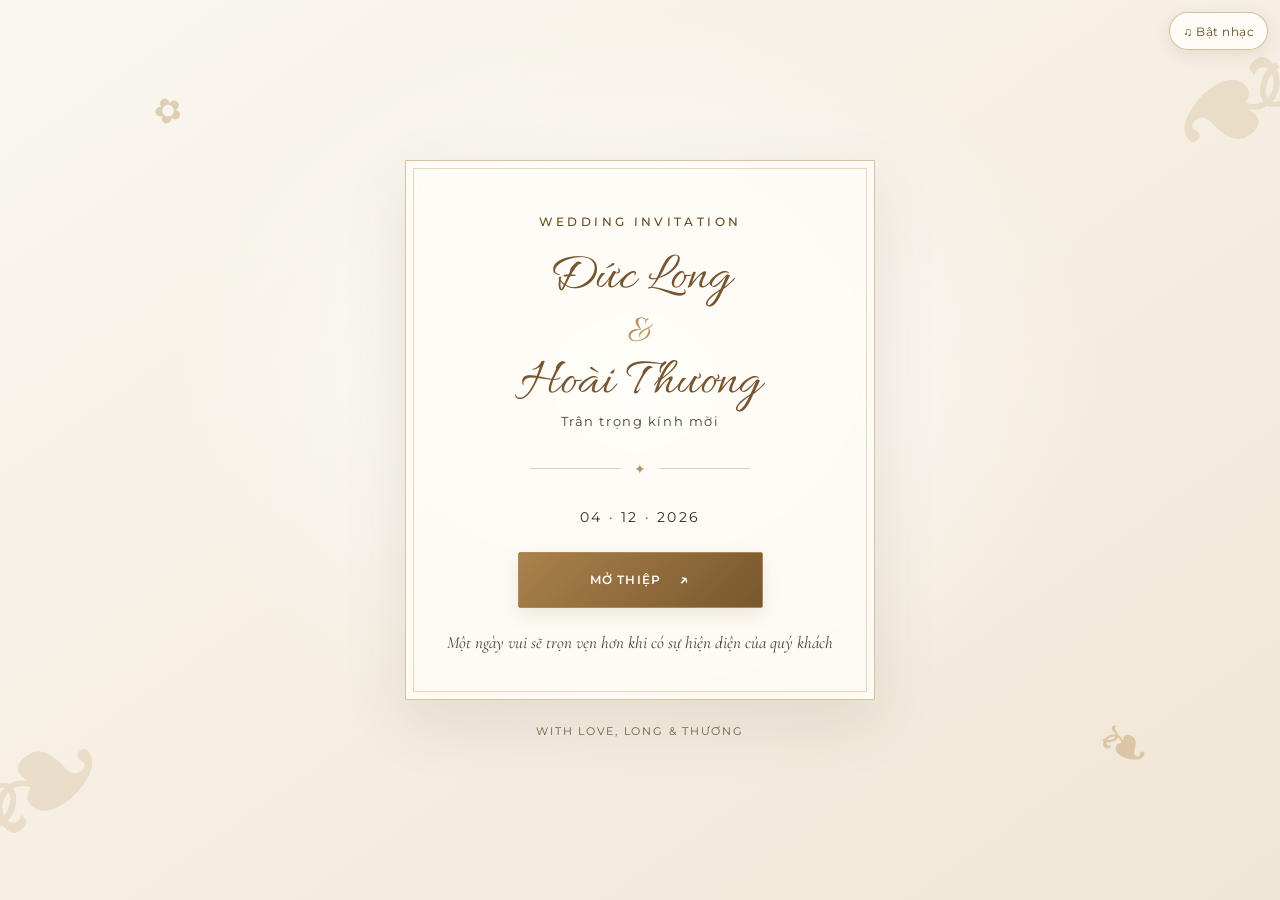
==== index.html @ 2aa179e2 "Update index.html" ====
<!doctype html>
<html lang="vi">
<head>
  <meta charset="utf-8">
  <meta name="viewport" content="width=device-width, initial-scale=1">
  <meta name="theme-color" content="#f7f3ea">
  <meta name="description" content="Thiệp mời tiệc cưới Đức Long & Hoài Thương — 04.12.2026">
  <meta property="og:type" content="website">
  <meta property="og:title" content="Đức Long & Hoài Thương — Thiệp mời cưới">
  <meta property="og:description" content="Sự hiện diện của quý khách là niềm vui và niềm vinh hạnh đối với gia đình chúng tôi. Trân trọng kính mời quý khách đến chung vui trong ngày trọng đại.">
  <meta property="og:url" content="https://mitt2105.github.io/thiep-cuoi-duc-long-hoai-thuong/">
  <meta property="og:image" content="https://mitt2105.github.io/thiep-cuoi-duc-long-hoai-thuong/images/anhcuoi20.jpg">
  <meta name="twitter:card" content="summary_large_image">
  <title>Đức Long & Hoài Thương — Thiệp mời cưới</title>
  <link rel="icon" type="image/svg+xml" href="favicon.svg">
  <link rel="preconnect" href="https://fonts.googleapis.com">
  <link rel="preconnect" href="https://fonts.gstatic.com" crossorigin>
  <link href="https://fonts.googleapis.com/css2?family=Allura&family=Cormorant+Garamond:wght@400;500;600&family=Montserrat:wght@300;400;500;600&family=Great+Vibes&display=swap" rel="stylesheet">
  <link rel="stylesheet" href="style.css">
</head>
<body>
  <div class="music-control" aria-label="Nhạc nền">
    <button id="musicToggle" class="music-button" type="button" aria-pressed="false" title="Bật hoặc tắt My Love - Westlife">♫ <span id="musicLabel">Bật nhạc</span></button>
    <audio id="weddingMusic" src="music/wedding.mp3" loop preload="none"></audio>
  </div>

  <main>
    <section class="envelope-screen" id="envelopeScreen" aria-label="Phong bì thiệp cưới">
      <div class="petal petal-one">✿</div><div class="petal petal-two">❧</div>
      <div class="envelope-card">
        <p class="eyebrow">WEDDING INVITATION</p>
        <h1>Đức Long<br><span class="ampersand">&</span><br>Hoài Thương</h1>
        <p class="envelope-intro">Trân trọng kính mời</p>
        <div class="gold-rule"><span>✦</span></div>
        <p class="date-large">04 · 12 · 2026</p>
        <button class="primary-button open-button" id="openInvitation" type="button">MỞ THIỆP <span>↗</span></button>
        <p class="envelope-note">Một ngày vui sẽ trọn vẹn hơn khi có sự hiện diện của quý khách</p>
      </div>
      <p class="scroll-hint">WITH LOVE, LONG & THƯƠNG</p>
    </section>

    <div id="invitationContent" class="invitation-content" hidden>
      <section class="hero section-pad" id="home">
        <p class="eyebrow">SAVE THE DATE · 04.12.2026</p>
        <div class="hero-photo-frame">
          <img src="images/anhcuoi20.jpg" alt="Ảnh cưới của Đức Long và Hoài Thương" class="hero-photo">
          <span class="photo-caption">Our special day</span>
        </div>
        <h2 class="couple-name"><span class="name-line">Đức Long</span><span class="ampersand">&</span><span class="name-line">Hoài Thương</span></h2>
        <p class="invitation-copy">Sự hiện diện của quý khách là niềm vui<br>và niềm vinh hạnh đối với gia đình chúng tôi.<br>Trân trọng kính mời quý khách<br>đến chung vui trong ngày trọng đại.</p>
        <div class="gold-rule"><span>♡</span></div>
        <a class="text-link" href="#details">Xem thông tin buổi tiệc ↓</a>
      </section>

      <section class="countdown-section section-pad">
        <p class="eyebrow">THE WEDDING DAY</p><h2 class="section-title">Đếm ngược ngày vui</h2>
        <div class="countdown" aria-label="Đếm ngược đến ngày cưới">
          <div><strong id="days">--</strong><span>Ngày</span></div>
          <div><strong id="hours">--</strong><span>Giờ</span></div>
          <div><strong id="minutes">--</strong><span>Phút</span></div>
          <div><strong id="seconds">--</strong><span>Giây</span></div>
        </div>
        <p class="date-note">Thứ Sáu · 04 tháng 12 năm 2026</p>
      </section>

      <section class="details-section section-pad" id="details">
        <p class="eyebrow">JOIN OUR CELEBRATION</p><h2 class="section-title">Thông tin tiệc cưới</h2>
        <div class="details-grid">
          <article class="detail-card">
            <div class="detail-icon" aria-hidden="true">◷</div>
            <p class="detail-label">THỜI GIAN</p>
            <h3>18:00</h3>
            <p>Thứ Sáu, ngày 04.12.2026</p>
          </article>
          <article class="detail-card">
            <div class="detail-icon" aria-hidden="true">⌖</div>
            <p class="detail-label">ĐỊA ĐIỂM</p>
            <h3>Tân Sơn Nhất Pavilion</h3>
            <p class="hall-name">Convention Center · Sảnh Amber – Tầng 4</p>
            <p>200–202 Hoàng Văn Thụ,<br>TP. Hồ Chí Minh</p>
            <a class="primary-button map-button" href="https://www.google.com/maps/search/?api=1&query=Tan+Son+Nhat+Pavilion+Convention+Center+200-202+Hoang+Van+Thu+Ho+Chi+Minh+City" target="_blank" rel="noopener">XEM BẢN ĐỒ <span>↗</span></a>
          </article>
        </div>
      </section>

      <section class="gallery-section section-pad" id="gallery">
        <p class="eyebrow">A FEW MOMENTS</p><h2 class="section-title">Album ảnh cưới</h2>
        <p class="section-subtitle">Những khoảnh khắc chúng tôi muốn lưu giữ.</p>
        <div class="gallery-grid" id="galleryGrid">
          <button class="gallery-item tall" type="button"><img src="images/anhcuoi01.jpg" alt="Khoảnh khắc bên nhau"></button>
          <button class="gallery-item" type="button"><img src="images/anhcuoi03.jpg" alt="Ảnh cưới ngoài trời"></button>
          <button class="gallery-item" type="button"><img src="images/anhcuoi14.jpg" alt="Khoảnh khắc cô dâu chú rể"></button>
          <button class="gallery-item wide" type="button"><img src="images/anhcuoi07.jpg" alt="Cùng nhau bên biển"></button>
          <button class="gallery-item" type="button"><img src="images/anhcuoi17.jpg" alt="Chân dung cô dâu"></button>
          <button class="gallery-item" type="button"><img src="images/anhcuoi21.jpg" alt="Ảnh cưới trong sảnh"></button>
          <button class="gallery-item wide" type="button"><img src="images/anhcuoi19.jpg" alt="Hoàng hôn ngày hạnh phúc"></button>
          <button class="gallery-item" type="button"><img src="images/anhcuoi24.jpg" alt="Chú rể"></button>
          <button class="gallery-item" type="button"><img src="images/anhcuoi25.jpg" alt="Cô dâu"></button>
        </div>
        <p class="gallery-tip">Chạm vào ảnh để xem lớn hơn</p>
      </section>

      <section class="rsvp-section section-pad" id="rsvp">
<p class="eyebrow">KINDLY REPLY</p>

<h2 class="section-title rsvp-title">
  Thông tin khách mời
</h2>

<p class="invitation-copy rsvp-copy">
  <span class="rsvp-copy-line">Để gia đình đón tiếp được chu đáo,</span>
  <span class="rsvp-copy-line">xin quý khách vui lòng cập nhật thông tin</span>
  <span class="rsvp-copy-line">có thể tham dự buổi tiệc được hay không?</span>
</p>
        <form id="rsvpForm" class="rsvp-form">
          <label for="guestName">Họ và tên</label><input id="guestName" name="guestName" type="text" placeholder="Tên quý khách" required>
          <label for="attendance">Xác nhận tham dự</label><select id="attendance" name="attendance" required><option value="yes">Tôi sẽ tham dự</option><option value="no">Rất tiếc, tôi không thể đến</option></select>
          <label for="guestCount">Số người tham dự (bao gồm quý khách)</label><select id="guestCount" name="guestCount"><option>1</option><option>2</option><option>3</option><option>4</option></select>
          <label for="guestMessage">Lời nhắn (không bắt buộc)</label><textarea id="guestMessage" name="guestMessage" rows="3" placeholder="Gửi lời chúc đến cô dâu chú rể..."></textarea>
          <button class="primary-button submit-button" type="submit">GỬI XÁC NHẬN <span>↗</span></button>
          <p class="form-note">Bản demo hiện chưa gửi câu trả lời đến cô dâu chú rể. Cần kết nối biểu mẫu trực tuyến để nhận RSVP thực tế.</p>
        </form>
      </section>

      <section class="gift-section section-pad" id="gift">
        <p class="eyebrow">A LITTLE GIFT</p>
        <h2 class="section-title">Gửi lời chúc mừng</h2>
        <p class="gift-copy">
  <span class="gift-copy-line">Sự hiện diện và tình cảm của quý khách</span>
  <span class="gift-copy-line">là món quà quý giá nhất đối với chúng tôi.</span>
  <span class="gift-copy-line">Nếu không thể đến chung vui,</span>
  <span class="gift-copy-line">quý khách có thể gửi lời chúc mừng</span>
  <span class="gift-copy-line">đến Đức Long &amp; Hoài Thương tại đây.</span>
</p>
        <div class="gold-rule"><span>♡</span></div>
        <button class="gift-button" id="openGift" type="button">GỬI LỜI CHÚC MỪNG TẠI ĐÂY <span>↗</span></button>
        <p class="gift-note">Xin cảm ơn tình cảm của quý khách</p>
      </section>

      <footer class="closing section-pad">
        <div class="closing-ornament">❧</div><p class="eyebrow">THANK YOU</p>
        <h2 class="thank-you">Cảm ơn quý khách</h2>
        <p class="closing-copy">Cảm ơn quý khách đã dành tình cảm và thời gian cho ngày đặc biệt của chúng tôi.<br>Hẹn gặp quý khách trong ngày vui!</p>
        <div class="gold-rule"><span>♡</span></div>
        <p class="closing-names"><span class="name-line">Đức Long</span><span class="ampersand">&</span><span class="name-line">Hoài Thương</span></p><p class="date-note">04 · 12 · 2026</p>
        <button class="back-top" type="button" id="backToTop" aria-label="Về đầu trang">↑</button>
      </footer>
    </div>
  </main>

  <div class="gift-modal" id="giftModal" hidden role="dialog" aria-modal="true" aria-labelledby="giftModalTitle">
    <div class="gift-modal-card">
      <button type="button" id="closeGift" class="gift-modal-close" aria-label="Đóng">×</button>
      <p class="eyebrow">WITH LOVE &amp; GRATITUDE</p>
      <h2 id="giftModalTitle" class="gift-modal-title">Gửi lời chúc mừng</h2>
      <p class="gift-modal-copy">Đức Long &amp; Hoài Thương</p>
      <img class="gift-qr" src="images/qr-mung-cuoi.png" alt="Mã QR VietQR của Lê Đức Long">
      <p class="gift-account-name">LÊ ĐỨC LONG</p>
      <p class="gift-bank-name">BIDV · VIETQR</p>
      <p class="gift-thankyou">Cảm ơn quý khách đã gửi tình cảm<br>đến chúng mình.</p>
      <button type="button" class="gift-close-button" id="closeGiftBottom">ĐÓNG</button>
    </div>
  </div>

  <div class="lightbox" id="lightbox" hidden role="dialog" aria-modal="true" aria-label="Xem ảnh">
    <button type="button" id="closeLightbox" class="lightbox-close" aria-label="Đóng ảnh">×</button>
    <img id="lightboxImage" src="" alt="Ảnh cưới phóng to">
  </div>
  <script src="script.js"></script>
</body>
</html>
---- style.css ----
:root {
  color-scheme: light;
  --cream: #f7f3ea;
  --paper: #fffdf8;
  --gold: #b9955d;
  --gold-dark: #69491f;
  --ink: #332a22;
  --muted: #493f34;
  --line: #dfcfb1;
  --blush: #efe5d6;
  --shadow: 0 22px 60px rgba(74, 54, 30, .11);
  --serif: 'Cormorant Garamond', Georgia, serif;
  --sans: 'Montserrat', Arial, sans-serif;
  --handwriting: 'Allura', cursive;
}

* { box-sizing: border-box; }
[hidden] { display: none !important; }
html { scroll-behavior: smooth; }
body {
  margin: 0;
  background: var(--cream);
  color: var(--ink);
  font-family: var(--sans);
  font-size: 16px;
  font-weight: 400;
  line-height: 1.75;
  -webkit-font-smoothing: antialiased;
}
button, input, select, textarea { font: inherit; }
button, a { -webkit-tap-highlight-color: transparent; }
a { color: inherit; }
button:focus-visible, a:focus-visible, input:focus-visible,
select:focus-visible, textarea:focus-visible {
  outline: 2px solid var(--gold-dark);
  outline-offset: 4px;
}

.section-pad { padding: 76px 22px; }
.eyebrow, .small-caps, .detail-label {
  font-size: 12px;
  font-weight: 500;
  letter-spacing: .16em;
}
.eyebrow {
  margin: 0 0 16px;
  color: var(--gold-dark);
}
.section-title {
  margin: 0 0 27px;
  font-family: var(--serif);
  font-size: clamp(34px, 8vw, 48px);
  font-weight: 500;
  line-height: 1.04;
}
.gold-rule {
  display: flex;
  width: min(220px, 75%);
  align-items: center;
  justify-content: center;
  gap: 13px;
  margin: 24px auto;
  color: var(--gold);
}
.gold-rule::before, .gold-rule::after {
  height: 1px;
  flex: 1;
  background: var(--line);
  content: '';
}
.gold-rule span { font-size: 14px; }

/* Opening card */
.envelope-screen {
  position: relative;
  display: flex;
  min-height: 100vh;
  min-height: 100svh;
  flex-direction: column;
  align-items: center;
  justify-content: center;
  overflow: hidden;
  padding: max(26px, env(safe-area-inset-top)) 20px max(24px, env(safe-area-inset-bottom));
  background:
    radial-gradient(ellipse at 50% 43%, rgba(255,255,255,.88), transparent 52%),
    linear-gradient(145deg, #faf7f0, #f0e6d6);
  isolation: isolate;
}
.envelope-screen::before, .envelope-screen::after {
  position: absolute;
  z-index: -1;
  color: #d8c29e;
  font-family: var(--serif);
  font-size: clamp(100px, 22vw, 170px);
  line-height: 1;
  opacity: .38;
  pointer-events: none;
}
.envelope-screen::before { bottom: 3%; left: -28px; content: '❧'; transform: rotate(-34deg); }
.envelope-screen::after { top: 2%; right: -25px; content: '❧'; transform: rotate(145deg); }
.petal { position: absolute; color: var(--gold); opacity: .4; pointer-events: none; }
.petal-one { top: 9%; left: 12%; font-size: 34px; transform: rotate(-25deg); }
.petal-two { right: 10%; bottom: 11%; font-size: 64px; transform: rotate(25deg); }
.envelope-card {
  position: relative;
  z-index: 1;
  width: min(100%, 430px);
  padding: 42px 28px 36px;
  border: 1px solid #d7c39e;
  background: rgba(255, 253, 248, .82);
  box-shadow: var(--shadow);
  text-align: center;
  backdrop-filter: blur(8px);
}
.envelope-card::before {
  position: absolute;
  inset: 7px;
  border: 1px solid rgba(185, 149, 93, .36);
  content: '';
  pointer-events: none;
}
.envelope-card > * { position: relative; }
.envelope-card .eyebrow { margin-bottom: 20px; letter-spacing: .28em; }
.seal {
  display: flex;
  width: 64px;
  height: 64px;
  align-items: center;
  justify-content: center;
  gap: 5px;
  margin: 0 auto 18px;
  border: 1px solid var(--gold);
  border-radius: 50%;
  color: var(--gold-dark);
  font-family: var(--serif);
  font-size: 16px;
  letter-spacing: .02em;
}
.seal .seal-initial { color: var(--gold-dark); font-family: var(--serif); font-size: 19px; }
.seal .seal-ampersand { color: var(--gold); font-family: var(--script); font-size: 17px; }
.envelope-intro { margin: 0 0 9px; color: var(--muted); font-size: 13px; letter-spacing: .12em; }
.envelope-card h1 {
  margin: 0;
  color: #765631;
  font-family: var(--handwriting);
  font-size: clamp(39px, 10vw, 53px);
  font-weight: 500;
  line-height: .99;
}
.ampersand {
  color: var(--gold);
  font-family: var(--script);
  font-size: .74em;
  font-weight: 400;
}
.date-large { margin: 15px 0 22px; font-size: 14px; letter-spacing: .16em; }
.primary-button {
  display: inline-flex;
  min-height: 48px;
  align-items: center;
  justify-content: center;
  gap: 18px;
  padding: 13px 24px;
  border: 1px solid #ae8952;
  border-radius: 2px;
  background: linear-gradient(135deg, #a9824c, #79572d);
  box-shadow: 0 7px 18px rgba(133, 97, 46, .14);
  color: #fffdf8;
  cursor: pointer;
  font-size: 12px;
  font-weight: 600;
  letter-spacing: .1em;
  text-decoration: none;
  transition: transform .2s ease, box-shadow .2s ease, filter .2s ease;
}
.primary-button:hover { transform: translateY(-2px); box-shadow: 0 11px 25px rgba(133, 97, 46, .2); filter: saturate(1.08); }
.primary-button span { font-size: 16px; }
.open-button { width: min(100%, 245px); }
.envelope-note { margin: 20px 0 0; color: var(--muted); font-family: var(--serif); font-size: 17px; font-style: italic; }
.scroll-hint { margin: 22px 0 0; color: #715c3c; font-size: 11px; letter-spacing: .16em; }

/* Music and revealed invitation */
.music-control { position: fixed; z-index: 20; top: max(12px, env(safe-area-inset-top)); right: 12px; }
.music-button {
  min-height: 38px;
  padding: 7px 13px;
  border: 1px solid rgba(185,149,93,.6);
  border-radius: 30px;
  background: rgba(255,253,248,.94);
  box-shadow: 0 4px 16px rgba(74,54,30,.1);
  color: var(--gold-dark);
  cursor: pointer;
  font-size: 12px;
  letter-spacing: .04em;
  backdrop-filter: blur(8px);
}
.music-button[aria-pressed="true"] { background: var(--gold-dark); color: var(--paper); }
.invitation-content { animation: rise .7s ease both; }
@keyframes rise { from { opacity: 0; transform: translateY(14px); } to { opacity: 1; transform: translateY(0); } }
.hero { max-width: 760px; margin: auto; padding-top: 58px; text-align: center; }
.hero .eyebrow { margin: 0 0 20px; }
.hero-photo-frame {
  position: relative;
  max-width: 500px;
  margin: 0 auto 30px;
  padding: 8px;
  border: 1px solid var(--line);
  background: var(--paper);
  box-shadow: 0 16px 40px rgba(74, 54, 30, .09);
}
.hero-photo-frame::after { position: absolute; inset: 14px; border: 1px solid rgba(255,253,248,.48); content: ''; pointer-events: none; }
.hero-photo { display: block; width: 100%; height: clamp(310px, 88vw, 570px); object-fit: cover; object-position: center 40%; }
.photo-caption {
  position: absolute;
  z-index: 1;
  right: 18px;
  bottom: 18px;
  padding: 5px 13px;
  background: rgba(255,253,248,.92);
  color: var(--gold-dark);
  font-family: var(--serif);
  font-size: 16px;
  font-style: italic;
}
.small-caps { margin: 0 0 10px; color: var(--muted); letter-spacing: .28em; }
.couple-name {
  margin: 0;
  color: var(--ink);
  font-family: var(--handwriting);
  font-size: clamp(40px, 10vw, 58px);
  font-weight: 500;
  line-height: .98;
}
.couple-name .name-line, .couple-name .ampersand,
.closing-names .name-line, .closing-names .ampersand { display: block; }
.couple-name .name-line {
  color: var(--ink);
  font-family: var(--handwriting);
  font-size: 1em;
}
.couple-name .ampersand, .closing-names .ampersand { margin: 2px 0 0; color: var(--gold); font-family: var(--script); font-size: .78em; line-height: .78; }
.invitation-copy { max-width: 520px; margin: 20px auto; color: #40372e; font-size: 16px; line-height: 1.8; text-wrap: pretty; }
.text-link { display: inline-block; padding-bottom: 4px; border-bottom: 1px solid var(--line); color: var(--gold-dark); font-size: 13px; letter-spacing: .06em; text-decoration: none; }
.text-link:hover { border-color: var(--gold-dark); }

/* Date and venue */
.countdown-section { background: linear-gradient(180deg, #efe5d6, #f4ecdf); text-align: center; }
.countdown { display: grid; max-width: 530px; grid-template-columns: repeat(4, 1fr); gap: 8px; margin: 28px auto 18px; }
.countdown div { padding: 15px 4px 11px; border: 1px solid #d8c39f; background: rgba(255,253,248,.68); }
.countdown strong { display: block; color: var(--gold-dark); font-family: var(--serif); font-size: clamp(28px, 7vw, 40px); font-weight: 500; line-height: 1.05; }
.countdown span { display: block; margin-top: 5px; color: var(--muted); font-size: 12px; letter-spacing: .04em; }
.date-note { color: var(--muted); font-size: 13px; letter-spacing: .05em; }
.details-section { max-width: 900px; margin: auto; text-align: center; }
.details-grid { display: grid; gap: 14px; text-align: center; }
.detail-card {
  padding: 29px 22px;
  border: 1px solid var(--line);
  background: rgba(255,253,248,.76);
  box-shadow: var(--shadow);
}
.detail-icon { color: var(--gold-dark); font-family: var(--serif); font-size: 27px; line-height: 1.3; }
.detail-label { margin: 7px 0 2px; color: var(--gold-dark); }
.detail-card h3 { margin: 0 0 4px; font-family: var(--serif); font-size: 29px; font-weight: 500; line-height: 1.2; }
.detail-card p { margin: 6px 0; color: var(--muted); font-size: 14px; line-height: 1.65; }
.detail-card .hall-name { color: var(--ink); font-size: 13px; letter-spacing: .02em; }
.detail-card .primary-button { margin-top: 15px; }
.map-button { width: min(100%, 250px); }

/* Photo album */
.gallery-section { background: var(--paper); text-align: center; }
.section-subtitle { margin: -14px 0 26px; color: var(--muted); font-family: var(--serif); font-size: 20px; font-style: italic; }
.gallery-grid { display: grid; max-width: 850px; grid-template-columns: repeat(2, minmax(0, 1fr)); gap: 9px; margin: auto; }
.gallery-item { min-width: 0; aspect-ratio: 1; overflow: hidden; padding: 0; border: 1px solid #e9dfcf; background: #eadfce; cursor: zoom-in; }
.gallery-item img { display: block; width: 100%; height: 100%; object-fit: cover; transition: transform .5s ease; }
.gallery-item:hover img { transform: scale(1.045); }
.gallery-item.tall { grid-row: span 2; aspect-ratio: auto; }
.gallery-item.wide { grid-column: span 2; aspect-ratio: 2 / 1; }
.gallery-tip { margin: 17px 0 0; color: #695d4e; font-size: 13px; }

/* RSVP and wedding gift */
.rsvp-section { max-width: 690px; margin: auto; text-align: center; }
.rsvp-form { max-width: 470px; margin: 28px auto 0; text-align: left; }
.rsvp-form label { display: block; margin: 17px 0 7px; color: #493a2b; font-size: 14px; font-weight: 500; letter-spacing: .01em; }
.rsvp-form input, .rsvp-form select, .rsvp-form textarea {
  width: 100%;
  padding: 14px 14px;
  border: 1px solid #ddc9aa;
  border-radius: 0;
  background: var(--paper);
  color: var(--ink);
  font-size: 16px;
}
.rsvp-form textarea { resize: vertical; }
.submit-button { width: 100%; margin-top: 22px; }
.form-note { color: #695d4e; font-size: 13px; line-height: 1.7; }
.gift-section { max-width: 760px; margin: 0 auto; background: var(--paper); text-align: center; }
.gift-copy { max-width: 520px; margin: 0 auto; color: #40372e; font-size: 16px; line-height: 1.8; text-wrap: pretty; }
.gift-button {
  display: inline-flex;
  min-height: 48px;
  align-items: center;
  justify-content: center;
  gap: 18px;
  padding: 13px 24px;
  border: 1px solid var(--gold);
  border-radius: 2px;
  background: transparent;
  color: var(--gold-dark);
  cursor: pointer;
  font-size: 12px;
  font-weight: 600;
  letter-spacing: .08em;
  transition: background .2s ease, color .2s ease;
}
.gift-button:hover { background: var(--gold-dark); color: var(--paper); }
.gift-button span { font-size: 15px; }
.gift-note { margin: 14px 0 0; color: var(--muted); font-family: var(--serif); font-size: 15px; font-style: italic; }

/* Closing note and dialogs */
.closing { padding-top: 58px; padding-bottom: 38px; background: linear-gradient(180deg, #efe5d6, #f5eee2); text-align: center; }
.closing-ornament { color: var(--gold); font-family: var(--serif); font-size: 45px; line-height: 1; }
.thank-you { margin: 0; color: #674517; font-family: var(--script); font-size: 54px; font-weight: 400; line-height: 1.2; }
.closing-copy { max-width: 390px; margin: 14px auto; color: #40362b; font-family: var(--serif); font-size: 17px; line-height: 1.6; text-wrap: pretty; }
.closing-names { margin: 9px 0 0; color: #765631; font-family: var(--serif); font-size: 29px; line-height: 1; }
.closing-names .name-line {
  font-family: var(--handwriting);
  font-size: 1.18em;
  line-height: 1.05;
}
.closing-names .ampersand { font-size: .75em; }
.back-top { width: 42px; height: 42px; margin-top: 22px; border: 1px solid var(--gold); border-radius: 50%; background: transparent; color: var(--gold-dark); cursor: pointer; font-size: 21px; }
.gift-modal, .lightbox { position: fixed; z-index: 60; inset: 0; display: flex; align-items: center; justify-content: center; padding: 18px; background: rgba(37, 31, 24, .72); backdrop-filter: blur(5px); }
.gift-modal { overflow-y: auto; }
.gift-modal-card { position: relative; width: min(100%, 400px); max-height: calc(100svh - 36px); overflow-y: auto; padding: 33px 24px 26px; border: 1px solid var(--line); background: var(--paper); box-shadow: 0 20px 70px rgba(33,24,13,.28); text-align: center; }
.gift-modal-card::before { position: absolute; inset: 6px; border: 1px solid rgba(223,201,166,.55); content: ''; pointer-events: none; }
.gift-modal-card > * { position: relative; }
.gift-modal-close { position: absolute; z-index: 2; top: 7px; right: 13px; border: 0; background: transparent; color: var(--gold-dark); cursor: pointer; font-size: 29px; line-height: 1; }
.gift-modal-card .eyebrow { margin: 4px 20px 8px; }
.gift-modal-title { margin: 0; color: var(--ink); font-family: var(--serif); font-size: 35px; font-weight: 500; line-height: 1.1; }
.gift-modal-copy { margin: 8px 0 15px; color: var(--muted); font-family: var(--serif); font-size: 18px; }
.gift-qr { display: block; width: min(100%, 260px); height: auto; margin: 0 auto 12px; padding: 5px; border: 1px solid #e6e2da; border-radius: 8px; background: #fff; object-fit: contain; }
.gift-account-name { margin: 5px 0 0; color: var(--ink); font-size: 14px; font-weight: 600; letter-spacing: .1em; }
.gift-bank-name { margin: 1px 0 8px; color: var(--gold-dark); font-size: 12px; letter-spacing: .08em; }
.gift-thankyou { max-width: 270px; margin: 8px auto 16px; color: var(--muted); font-family: var(--serif); font-size: 16px; line-height: 1.4; }
.gift-close-button { min-width: 120px; padding: 10px 20px; border: 1px solid var(--line); background: transparent; color: var(--gold-dark); cursor: pointer; font-size: 12px; letter-spacing: .08em; }
.lightbox { z-index: 70; padding: 24px; background: rgba(27, 24, 21, .94); }
.lightbox img { max-width: 100%; max-height: 86svh; object-fit: contain; box-shadow: 0 10px 40px rgba(0,0,0,.35); }
.lightbox-close { position: absolute; top: 8px; right: 18px; border: 0; background: none; color: white; cursor: pointer; font-size: 38px; }

@media (min-width: 700px) {
  .section-pad { padding: 90px 32px; }
  .envelope-card { width: min(100%, 470px); padding: 50px 36px 42px; }
  .hero { padding-top: 74px; }
  .hero-photo { height: min(62vw, 610px); }
  .details-grid { grid-template-columns: .85fr 1.15fr; gap: 18px; }
  .detail-card { padding: 36px 28px; }
  .gallery-grid { grid-template-columns: repeat(3, minmax(0, 1fr)); gap: 14px; }
  .rsvp-section { padding-right: 45px; padding-left: 45px; }
}
@media (max-width: 380px) {
  .section-pad { padding-right: 18px; padding-left: 18px; }
  .envelope-card { padding: 36px 20px 30px; }
  .countdown { gap: 5px; }
  .countdown div { padding-right: 2px; padding-left: 2px; }
  .music-control { right: 9px; }
}
@media (max-width: 600px) {
  .invitation-copy, .gift-copy, .closing-copy { max-width: 36ch; }
}
@media (prefers-reduced-motion: reduce) {
  *, *::before, *::after { scroll-behavior: auto !important; animation-duration: .01ms !important; animation-iteration-count: 1 !important; transition-duration: .01ms !important; }
}
Nêu

/* Mobile layout: reduce section gaps and keep text sizes comfortable. */
@media (max-width: 600px) {
  .section-pad { padding-top: 52px; padding-bottom: 52px; }
  .hero { padding-top: 38px; }
  .hero-photo-frame { margin-bottom: 22px; }
  .section-title { margin-bottom: 20px; }
  .section-subtitle { margin: -8px 0 20px; }
  .gallery-tip { margin-top: 12px; }
  .rsvp-form { margin-top: 20px; }
  .rsvp-form label { margin-top: 14px; }
}

@media (max-width: 600px) {
  .gift-copy { max-width: none; }
  .gift-copy-line, .rsvp-copy-line { display: block; }
}
@media (max-width: 600px) { .rsvp-copy { max-width: none; } }
/* Giữ nguyên cách xuống dòng lời mời trên điện thoại */
.rsvp-copy-line {
  display: inline;
}
@media (max-width: 600px) {
  .rsvp-copy-line {
    display: block;
  }
}
/* Tiêu đề xác nhận tham dự */
.rsvp-title {
  font-size: clamp(27px, 6vw, 36px);
  line-height: 1.3;
  margin-bottom: 16px;
}
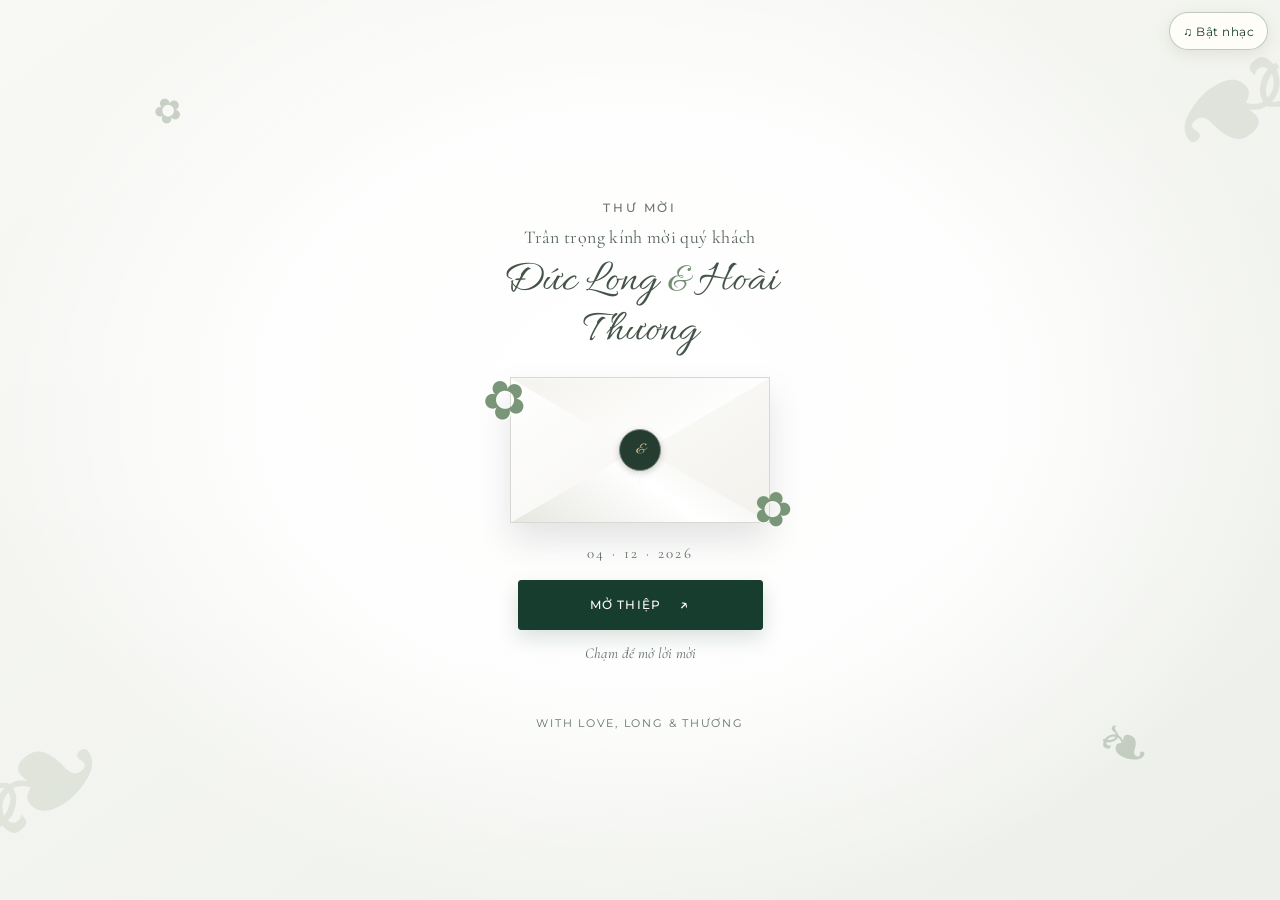
==== commit c8805c3e: "thay phong cách" ====
--- a/index.html
+++ b/index.html
@@ -1,171 +1,187 @@
-<!doctype html>
-<html lang="vi">
-<head>
-  <meta charset="utf-8">
-  <meta name="viewport" content="width=device-width, initial-scale=1">
-  <meta name="theme-color" content="#f7f3ea">
-  <meta name="description" content="Thiệp mời tiệc cưới Đức Long & Hoài Thương — 04.12.2026">
-  <meta property="og:type" content="website">
-  <meta property="og:title" content="Đức Long & Hoài Thương — Thiệp mời cưới">
-  <meta property="og:description" content="Sự hiện diện của quý khách là niềm vui và niềm vinh hạnh đối với gia đình chúng tôi. Trân trọng kính mời quý khách đến chung vui trong ngày trọng đại.">
-  <meta property="og:url" content="https://mitt2105.github.io/thiep-cuoi-duc-long-hoai-thuong/">
-  <meta property="og:image" content="https://mitt2105.github.io/thiep-cuoi-duc-long-hoai-thuong/images/anhcuoi20.jpg">
-  <meta name="twitter:card" content="summary_large_image">
-  <title>Đức Long & Hoài Thương — Thiệp mời cưới</title>
-  <link rel="icon" type="image/svg+xml" href="favicon.svg">
-  <link rel="preconnect" href="https://fonts.googleapis.com">
-  <link rel="preconnect" href="https://fonts.gstatic.com" crossorigin>
-  <link href="https://fonts.googleapis.com/css2?family=Allura&family=Cormorant+Garamond:wght@400;500;600&family=Montserrat:wght@300;400;500;600&family=Great+Vibes&display=swap" rel="stylesheet">
-  <link rel="stylesheet" href="style.css">
-</head>
-<body>
-  <div class="music-control" aria-label="Nhạc nền">
-    <button id="musicToggle" class="music-button" type="button" aria-pressed="false" title="Bật hoặc tắt My Love - Westlife">♫ <span id="musicLabel">Bật nhạc</span></button>
-    <audio id="weddingMusic" src="music/wedding.mp3" loop preload="none"></audio>
-  </div>
-
-  <main>
-    <section class="envelope-screen" id="envelopeScreen" aria-label="Phong bì thiệp cưới">
-      <div class="petal petal-one">✿</div><div class="petal petal-two">❧</div>
-      <div class="envelope-card">
-        <p class="eyebrow">WEDDING INVITATION</p>
-        <h1>Đức Long<br><span class="ampersand">&</span><br>Hoài Thương</h1>
-        <p class="envelope-intro">Trân trọng kính mời</p>
-        <div class="gold-rule"><span>✦</span></div>
-        <p class="date-large">04 · 12 · 2026</p>
-        <button class="primary-button open-button" id="openInvitation" type="button">MỞ THIỆP <span>↗</span></button>
-        <p class="envelope-note">Một ngày vui sẽ trọn vẹn hơn khi có sự hiện diện của quý khách</p>
-      </div>
-      <p class="scroll-hint">WITH LOVE, LONG & THƯƠNG</p>
-    </section>
-
-    <div id="invitationContent" class="invitation-content" hidden>
-      <section class="hero section-pad" id="home">
-        <p class="eyebrow">SAVE THE DATE · 04.12.2026</p>
-        <div class="hero-photo-frame">
-          <img src="images/anhcuoi20.jpg" alt="Ảnh cưới của Đức Long và Hoài Thương" class="hero-photo">
-          <span class="photo-caption">Our special day</span>
-        </div>
-        <h2 class="couple-name"><span class="name-line">Đức Long</span><span class="ampersand">&</span><span class="name-line">Hoài Thương</span></h2>
-        <p class="invitation-copy">Sự hiện diện của quý khách là niềm vui<br>và niềm vinh hạnh đối với gia đình chúng tôi.<br>Trân trọng kính mời quý khách<br>đến chung vui trong ngày trọng đại.</p>
-        <div class="gold-rule"><span>♡</span></div>
-        <a class="text-link" href="#details">Xem thông tin buổi tiệc ↓</a>
-      </section>
-
-      <section class="countdown-section section-pad">
-        <p class="eyebrow">THE WEDDING DAY</p><h2 class="section-title">Đếm ngược ngày vui</h2>
-        <div class="countdown" aria-label="Đếm ngược đến ngày cưới">
-          <div><strong id="days">--</strong><span>Ngày</span></div>
-          <div><strong id="hours">--</strong><span>Giờ</span></div>
-          <div><strong id="minutes">--</strong><span>Phút</span></div>
-          <div><strong id="seconds">--</strong><span>Giây</span></div>
-        </div>
-        <p class="date-note">Thứ Sáu · 04 tháng 12 năm 2026</p>
-      </section>
-
-      <section class="details-section section-pad" id="details">
-        <p class="eyebrow">JOIN OUR CELEBRATION</p><h2 class="section-title">Thông tin tiệc cưới</h2>
-        <div class="details-grid">
-          <article class="detail-card">
-            <div class="detail-icon" aria-hidden="true">◷</div>
-            <p class="detail-label">THỜI GIAN</p>
-            <h3>18:00</h3>
-            <p>Thứ Sáu, ngày 04.12.2026</p>
-          </article>
-          <article class="detail-card">
-            <div class="detail-icon" aria-hidden="true">⌖</div>
-            <p class="detail-label">ĐỊA ĐIỂM</p>
-            <h3>Tân Sơn Nhất Pavilion</h3>
-            <p class="hall-name">Convention Center · Sảnh Amber – Tầng 4</p>
-            <p>200–202 Hoàng Văn Thụ,<br>TP. Hồ Chí Minh</p>
-            <a class="primary-button map-button" href="https://www.google.com/maps/search/?api=1&query=Tan+Son+Nhat+Pavilion+Convention+Center+200-202+Hoang+Van+Thu+Ho+Chi+Minh+City" target="_blank" rel="noopener">XEM BẢN ĐỒ <span>↗</span></a>
-          </article>
-        </div>
-      </section>
-
-      <section class="gallery-section section-pad" id="gallery">
-        <p class="eyebrow">A FEW MOMENTS</p><h2 class="section-title">Album ảnh cưới</h2>
-        <p class="section-subtitle">Những khoảnh khắc chúng tôi muốn lưu giữ.</p>
-        <div class="gallery-grid" id="galleryGrid">
-          <button class="gallery-item tall" type="button"><img src="images/anhcuoi01.jpg" alt="Khoảnh khắc bên nhau"></button>
-          <button class="gallery-item" type="button"><img src="images/anhcuoi03.jpg" alt="Ảnh cưới ngoài trời"></button>
-          <button class="gallery-item" type="button"><img src="images/anhcuoi14.jpg" alt="Khoảnh khắc cô dâu chú rể"></button>
-          <button class="gallery-item wide" type="button"><img src="images/anhcuoi07.jpg" alt="Cùng nhau bên biển"></button>
-          <button class="gallery-item" type="button"><img src="images/anhcuoi17.jpg" alt="Chân dung cô dâu"></button>
-          <button class="gallery-item" type="button"><img src="images/anhcuoi21.jpg" alt="Ảnh cưới trong sảnh"></button>
-          <button class="gallery-item wide" type="button"><img src="images/anhcuoi19.jpg" alt="Hoàng hôn ngày hạnh phúc"></button>
-          <button class="gallery-item" type="button"><img src="images/anhcuoi24.jpg" alt="Chú rể"></button>
-          <button class="gallery-item" type="button"><img src="images/anhcuoi25.jpg" alt="Cô dâu"></button>
-        </div>
-        <p class="gallery-tip">Chạm vào ảnh để xem lớn hơn</p>
-      </section>
-
-      <section class="rsvp-section section-pad" id="rsvp">
-<p class="eyebrow">KINDLY REPLY</p>
-
-<h2 class="section-title rsvp-title">
-  Thông tin khách mời
-</h2>
-
-<p class="invitation-copy rsvp-copy">
-  <span class="rsvp-copy-line">Để gia đình đón tiếp được chu đáo,</span>
-  <span class="rsvp-copy-line">xin quý khách vui lòng cập nhật thông tin</span>
-  <span class="rsvp-copy-line">có thể tham dự buổi tiệc được hay không?</span>
-</p>
-        <form id="rsvpForm" class="rsvp-form">
-          <label for="guestName">Họ và tên</label><input id="guestName" name="guestName" type="text" placeholder="Tên quý khách" required>
-          <label for="attendance">Xác nhận tham dự</label><select id="attendance" name="attendance" required><option value="yes">Tôi sẽ tham dự</option><option value="no">Rất tiếc, tôi không thể đến</option></select>
-          <label for="guestCount">Số người tham dự (bao gồm quý khách)</label><select id="guestCount" name="guestCount"><option>1</option><option>2</option><option>3</option><option>4</option></select>
-          <label for="guestMessage">Lời nhắn (không bắt buộc)</label><textarea id="guestMessage" name="guestMessage" rows="3" placeholder="Gửi lời chúc đến cô dâu chú rể..."></textarea>
-          <button class="primary-button submit-button" type="submit">GỬI XÁC NHẬN <span>↗</span></button>
-          <p class="form-note">Bản demo hiện chưa gửi câu trả lời đến cô dâu chú rể. Cần kết nối biểu mẫu trực tuyến để nhận RSVP thực tế.</p>
-        </form>
-      </section>
-
-      <section class="gift-section section-pad" id="gift">
-        <p class="eyebrow">A LITTLE GIFT</p>
-        <h2 class="section-title">Gửi lời chúc mừng</h2>
-        <p class="gift-copy">
-  <span class="gift-copy-line">Sự hiện diện và tình cảm của quý khách</span>
-  <span class="gift-copy-line">là món quà quý giá nhất đối với chúng tôi.</span>
-  <span class="gift-copy-line">Nếu không thể đến chung vui,</span>
-  <span class="gift-copy-line">quý khách có thể gửi lời chúc mừng</span>
-  <span class="gift-copy-line">đến Đức Long &amp; Hoài Thương tại đây.</span>
-</p>
-        <div class="gold-rule"><span>♡</span></div>
-        <button class="gift-button" id="openGift" type="button">GỬI LỜI CHÚC MỪNG TẠI ĐÂY <span>↗</span></button>
-        <p class="gift-note">Xin cảm ơn tình cảm của quý khách</p>
-      </section>
-
-      <footer class="closing section-pad">
-        <div class="closing-ornament">❧</div><p class="eyebrow">THANK YOU</p>
-        <h2 class="thank-you">Cảm ơn quý khách</h2>
-        <p class="closing-copy">Cảm ơn quý khách đã dành tình cảm và thời gian cho ngày đặc biệt của chúng tôi.<br>Hẹn gặp quý khách trong ngày vui!</p>
-        <div class="gold-rule"><span>♡</span></div>
-        <p class="closing-names"><span class="name-line">Đức Long</span><span class="ampersand">&</span><span class="name-line">Hoài Thương</span></p><p class="date-note">04 · 12 · 2026</p>
-        <button class="back-top" type="button" id="backToTop" aria-label="Về đầu trang">↑</button>
-      </footer>
-    </div>
-  </main>
-
-  <div class="gift-modal" id="giftModal" hidden role="dialog" aria-modal="true" aria-labelledby="giftModalTitle">
-    <div class="gift-modal-card">
-      <button type="button" id="closeGift" class="gift-modal-close" aria-label="Đóng">×</button>
-      <p class="eyebrow">WITH LOVE &amp; GRATITUDE</p>
-      <h2 id="giftModalTitle" class="gift-modal-title">Gửi lời chúc mừng</h2>
-      <p class="gift-modal-copy">Đức Long &amp; Hoài Thương</p>
-      <img class="gift-qr" src="images/qr-mung-cuoi.png" alt="Mã QR VietQR của Lê Đức Long">
-      <p class="gift-account-name">LÊ ĐỨC LONG</p>
-      <p class="gift-bank-name">BIDV · VIETQR</p>
-      <p class="gift-thankyou">Cảm ơn quý khách đã gửi tình cảm<br>đến chúng mình.</p>
-      <button type="button" class="gift-close-button" id="closeGiftBottom">ĐÓNG</button>
-    </div>
-  </div>
-
-  <div class="lightbox" id="lightbox" hidden role="dialog" aria-modal="true" aria-label="Xem ảnh">
-    <button type="button" id="closeLightbox" class="lightbox-close" aria-label="Đóng ảnh">×</button>
-    <img id="lightboxImage" src="" alt="Ảnh cưới phóng to">
-  </div>
-  <script src="script.js"></script>
-</body>
-</html>
+<!doctype html>
+<html lang="vi">
+<head>
+  <meta charset="utf-8">
+  <meta name="viewport" content="width=device-width, initial-scale=1">
+  <meta name="theme-color" content="#173d2e">
+  <meta name="description" content="Thiệp mời tiệc cưới Đức Long & Hoài Thương — 04.12.2026">
+  <meta property="og:type" content="website">
+  <meta property="og:title" content="Đức Long & Hoài Thương — Thiệp mời cưới">
+  <meta property="og:description" content="Sự hiện diện của quý khách là niềm vui và niềm vinh hạnh đối với gia đình chúng tôi. Trân trọng kính mời quý khách đến chung vui trong ngày trọng đại.">
+  <meta property="og:url" content="https://mitt2105.github.io/thiep-cuoi-duc-long-hoai-thuong/">
+  <meta property="og:image" content="https://mitt2105.github.io/thiep-cuoi-duc-long-hoai-thuong/images/anhcuoi20.jpg">
+  <meta name="twitter:card" content="summary_large_image">
+  <title>Đức Long & Hoài Thương — Thiệp mời cưới</title>
+  <link rel="icon" type="image/svg+xml" href="favicon.svg">
+  <link rel="preconnect" href="https://fonts.googleapis.com">
+  <link rel="preconnect" href="https://fonts.gstatic.com" crossorigin>
+  <link href="https://fonts.googleapis.com/css2?family=Allura&family=Cormorant+Garamond:wght@400;500;600&family=Montserrat:wght@300;400;500;600&family=Great+Vibes&display=swap" rel="stylesheet">
+  <link rel="stylesheet" href="style.css">
+</head>
+<body>
+  <div class="music-control" aria-label="Nhạc nền">
+    <button id="musicToggle" class="music-button" type="button" aria-pressed="false" title="Bật hoặc tắt My Love - Westlife">♫ <span id="musicLabel">Bật nhạc</span></button>
+    <audio id="weddingMusic" src="music/wedding.mp3" loop preload="none"></audio>
+  </div>
+
+  <main>
+    <section class="envelope-screen" id="envelopeScreen" aria-label="Phong bì thiệp cưới">
+      <div class="petal petal-one">✿</div><div class="petal petal-two">❧</div>
+      <div class="envelope-card">
+        <p class="eyebrow">THƯ MỜI</p>
+        <p class="envelope-intro"><span id="guestGreeting">Trân trọng kính mời quý khách</span></p>
+        <h1>Đức Long <span class="ampersand">&</span> Hoài Thương</h1>
+        <div class="envelope-art" aria-hidden="true"><span class="envelope-flower flower-left">✿</span><span class="envelope-flower flower-right">✿</span><span class="wax-seal">L<span>&amp;</span>T</span></div>
+        <p class="date-large">04 · 12 · 2026</p>
+        <button class="primary-button open-button" id="openInvitation" type="button">MỞ THIỆP <span>↗</span></button>
+        <p class="envelope-note">Chạm để mở lời mời</p>
+      </div>
+      <p class="scroll-hint">WITH LOVE, LONG & THƯƠNG</p>
+    </section>
+
+    <div id="invitationContent" class="invitation-content" hidden>
+      <section class="hero section-pad" id="home">
+        <p class="eyebrow">SAVE THE DATE · 04.12.2026</p>
+        <div class="hero-collage">
+          <img class="collage-photo collage-main" src="images/anhcuoi20.jpg" alt="Đức Long và Hoài Thương trong ngày cưới">
+          <img class="collage-photo collage-side" src="images/anhcuoi14.jpg" alt="Khoảnh khắc hạnh phúc của cô dâu chú rể">
+          <div class="collage-ribbon"><span>SAVE THE DATE</span><strong>04 · 12 · 2026</strong><small>THỨ SÁU · 18:00</small></div>
+          <span class="collage-sprig sprig-one" aria-hidden="true">❧</span><span class="collage-sprig sprig-two" aria-hidden="true">✿</span>
+        </div>
+        <h2 class="couple-name"><span class="name-line">Đức Long</span><span class="ampersand">&amp;</span><span class="name-line">Hoài Thương</span></h2>
+        <p class="guest-personalized" id="heroGuestGreeting" hidden></p>
+        <p class="hero-subtitle">Cùng nhau viết nên chương mới của cuộc đời</p>
+        <div class="moving-words" aria-label="Đức Long và Hoài Thương, ngày 4 tháng 12 năm 2026">
+          <div class="moving-words-track" aria-hidden="true"><span>ĐỨC LONG &amp; HOÀI THƯƠNG <b>✦</b> 04 · 12 · 2026 <b>✦</b> HÂN HẠNH ĐÓN TIẾP QUÝ KHÁCH <b>✦</b></span><span>ĐỨC LONG &amp; HOÀI THƯƠNG <b>✦</b> 04 · 12 · 2026 <b>✦</b> HÂN HẠNH ĐÓN TIẾP QUÝ KHÁCH <b>✦</b></span></div>
+        </div>
+        <div class="moving-gallery" aria-label="Ảnh cưới chuyển động">
+          <div class="moving-gallery-track" aria-hidden="true">
+            <img src="images/anhcuoi01.jpg" alt=""><img src="images/anhcuoi03.jpg" alt=""><img src="images/anhcuoi07.jpg" alt=""><img src="images/anhcuoi14.jpg" alt=""><img src="images/anhcuoi17.jpg" alt=""><img src="images/anhcuoi01.jpg" alt=""><img src="images/anhcuoi03.jpg" alt=""><img src="images/anhcuoi07.jpg" alt=""><img src="images/anhcuoi14.jpg" alt=""><img src="images/anhcuoi17.jpg" alt="">
+          </div>
+        </div>
+        <div class="calendar-card" aria-label="Lịch tháng 12 năm 2026">
+          <div class="calendar-photo"><img src="images/anhcuoi17.jpg" alt="Chân dung cô dâu và chú rể"><span>Our<br>Love</span></div>
+          <div class="calendar-month"><p>THÁNG</p><h3>12 <span>2026</span></h3><div class="calendar-grid" id="weddingCalendar" aria-label="Tháng 12 năm 2026"></div></div>
+        </div>
+        <p class="invitation-copy">Sự hiện diện của quý khách là niềm vui<br>và niềm vinh hạnh đối với gia đình chúng tôi.<br>Trân trọng kính mời quý khách<br>đến chung vui trong ngày trọng đại.</p>
+        <div class="gold-rule"><span>♡</span></div>
+        <a class="text-link" href="#details">Xem thông tin buổi tiệc ↓</a>
+      </section>
+
+      <section class="countdown-section section-pad">
+        <p class="eyebrow">THE WEDDING DAY</p><h2 class="section-title">Đếm ngược ngày vui</h2>
+        <div class="countdown" aria-label="Đếm ngược đến ngày cưới">
+          <div><strong id="days">--</strong><span>Ngày</span></div>
+          <div><strong id="hours">--</strong><span>Giờ</span></div>
+          <div><strong id="minutes">--</strong><span>Phút</span></div>
+          <div><strong id="seconds">--</strong><span>Giây</span></div>
+        </div>
+        <p class="date-note">Thứ Sáu · 04 tháng 12 năm 2026</p>
+      </section>
+
+      <section class="details-section section-pad" id="details">
+        <p class="eyebrow">JOIN OUR CELEBRATION</p><h2 class="section-title">Thông tin tiệc cưới</h2>
+        <div class="details-grid">
+          <article class="detail-card">
+            <div class="detail-icon" aria-hidden="true">◷</div>
+            <p class="detail-label">THỜI GIAN</p>
+            <h3>18:00</h3>
+            <p>Thứ Sáu, ngày 04.12.2026</p>
+          </article>
+          <article class="detail-card">
+            <div class="detail-icon" aria-hidden="true">⌖</div>
+            <p class="detail-label">ĐỊA ĐIỂM</p>
+            <h3>Tân Sơn Nhất Pavilion</h3>
+            <p class="hall-name">Convention Center · Sảnh Amber – Tầng 4</p>
+            <p>200–202 Hoàng Văn Thụ,<br>TP. Hồ Chí Minh</p>
+            <a class="primary-button map-button" href="https://www.google.com/maps/search/?api=1&query=Tan+Son+Nhat+Pavilion+Convention+Center+200-202+Hoang+Van+Thu+Ho+Chi+Minh+City" target="_blank" rel="noopener">XEM BẢN ĐỒ <span>↗</span></a>
+          </article>
+        </div>
+      </section>
+
+      <section class="gallery-section section-pad" id="gallery">
+        <p class="eyebrow">A FEW MOMENTS</p><h2 class="section-title">Album ảnh cưới</h2>
+        <p class="section-subtitle">Những khoảnh khắc chúng tôi muốn lưu giữ.</p>
+        <div class="gallery-grid" id="galleryGrid">
+          <button class="gallery-item tall" type="button"><img src="images/anhcuoi01.jpg" alt="Khoảnh khắc bên nhau"></button>
+          <button class="gallery-item" type="button"><img src="images/anhcuoi03.jpg" alt="Ảnh cưới ngoài trời"></button>
+          <button class="gallery-item" type="button"><img src="images/anhcuoi14.jpg" alt="Khoảnh khắc cô dâu chú rể"></button>
+          <button class="gallery-item wide" type="button"><img src="images/anhcuoi07.jpg" alt="Cùng nhau bên biển"></button>
+          <button class="gallery-item" type="button"><img src="images/anhcuoi17.jpg" alt="Chân dung cô dâu"></button>
+          <button class="gallery-item" type="button"><img src="images/anhcuoi21.jpg" alt="Ảnh cưới trong sảnh"></button>
+          <button class="gallery-item wide" type="button"><img src="images/anhcuoi19.jpg" alt="Hoàng hôn ngày hạnh phúc"></button>
+          <button class="gallery-item" type="button"><img src="images/anhcuoi24.jpg" alt="Chú rể"></button>
+          <button class="gallery-item" type="button"><img src="images/anhcuoi25.jpg" alt="Cô dâu"></button>
+        </div>
+        <p class="gallery-tip">Chạm vào ảnh để xem lớn hơn</p>
+      </section>
+
+      <section class="rsvp-section section-pad" id="rsvp">
+<p class="eyebrow">KINDLY REPLY</p>
+
+<h2 class="section-title rsvp-title">
+  Thông tin khách mời
+</h2>
+
+<p class="invitation-copy rsvp-copy">
+  <span class="rsvp-copy-line">Để gia đình đón tiếp được chu đáo,</span>
+  <span class="rsvp-copy-line">xin quý khách vui lòng cập nhật thông tin</span>
+  <span class="rsvp-copy-line">có thể tham dự buổi tiệc được hay không?</span>
+</p>
+        <form id="rsvpForm" class="rsvp-form">
+          <label for="guestName">Họ và tên</label><input id="guestName" name="guestName" type="text" placeholder="Tên quý khách" required>
+          <label for="attendance">Xác nhận tham dự</label><select id="attendance" name="attendance" required><option value="yes">Tôi sẽ tham dự</option><option value="no">Rất tiếc, tôi không thể đến</option></select>
+          <label for="guestCount">Số người tham dự (bao gồm quý khách)</label><select id="guestCount" name="guestCount"><option>1</option><option>2</option><option>3</option><option>4</option></select>
+          <label for="guestMessage">Lời nhắn (không bắt buộc)</label><textarea id="guestMessage" name="guestMessage" rows="3" placeholder="Gửi lời chúc đến cô dâu chú rể..."></textarea>
+          <button class="primary-button submit-button" type="submit">GỬI XÁC NHẬN <span>↗</span></button>
+          <p class="form-note">Cô dâu chú rể sẽ nhận được lời nhắn của quý khách.</p>
+        </form>
+      </section>
+
+      <section class="gift-section section-pad" id="gift">
+        <p class="eyebrow">A LITTLE GIFT</p>
+        <h2 class="section-title">Gửi lời chúc mừng</h2>
+        <p class="gift-copy">
+  <span class="gift-copy-line">Sự hiện diện và tình cảm của quý khách</span>
+  <span class="gift-copy-line">là món quà quý giá nhất đối với chúng tôi.</span>
+  <span class="gift-copy-line">Nếu không thể đến chung vui,</span>
+  <span class="gift-copy-line">quý khách có thể gửi lời chúc mừng</span>
+  <span class="gift-copy-line">đến Đức Long &amp; Hoài Thương tại đây.</span>
+</p>
+        <div class="gold-rule"><span>♡</span></div>
+        <button class="gift-button" id="openGift" type="button">GỬI LỜI CHÚC MỪNG TẠI ĐÂY <span>↗</span></button>
+        <p class="gift-note">Xin cảm ơn tình cảm của quý khách</p>
+      </section>
+
+      <footer class="closing section-pad">
+        <div class="closing-ornament">❧</div><p class="eyebrow">THANK YOU</p>
+        <h2 class="thank-you">Cảm ơn quý khách</h2>
+        <p class="closing-copy">Cảm ơn quý khách đã dành tình cảm và thời gian cho ngày đặc biệt của chúng tôi.<br>Hẹn gặp quý khách trong ngày vui!</p>
+        <div class="gold-rule"><span>♡</span></div>
+        <p class="closing-names"><span class="name-line">Đức Long</span><span class="ampersand">&</span><span class="name-line">Hoài Thương</span></p><p class="date-note">04 · 12 · 2026</p>
+        <button class="back-top" type="button" id="backToTop" aria-label="Về đầu trang">↑</button>
+      </footer>
+    </div>
+  </main>
+
+  <div class="gift-modal" id="giftModal" hidden role="dialog" aria-modal="true" aria-labelledby="giftModalTitle">
+    <div class="gift-modal-card">
+      <button type="button" id="closeGift" class="gift-modal-close" aria-label="Đóng">×</button>
+      <p class="eyebrow">WITH LOVE &amp; GRATITUDE</p>
+      <h2 id="giftModalTitle" class="gift-modal-title">Gửi lời chúc mừng</h2>
+      <p class="gift-modal-copy">Đức Long &amp; Hoài Thương</p>
+      <img class="gift-qr" src="images/qr-mung-cuoi.png" alt="Mã QR VietQR của Lê Đức Long">
+      <p class="gift-account-name">LÊ ĐỨC LONG</p>
+      <p class="gift-bank-name">BIDV · VIETQR</p>
+      <p class="gift-thankyou">Cảm ơn quý khách đã gửi tình cảm<br>đến chúng mình.</p>
+      <button type="button" class="gift-close-button" id="closeGiftBottom">ĐÓNG</button>
+    </div>
+  </div>
+
+  <div class="lightbox" id="lightbox" hidden role="dialog" aria-modal="true" aria-label="Xem ảnh">
+    <button type="button" id="closeLightbox" class="lightbox-close" aria-label="Đóng ảnh">×</button>
+    <img id="lightboxImage" src="" alt="Ảnh cưới phóng to">
+  </div>
+  <script src="script.js?v=20261109-1"></script>
+</body>
+</html>
--- a/style.css
+++ b/style.css
@@ -1,406 +1,667 @@
-:root {
-  color-scheme: light;
-  --cream: #f7f3ea;
-  --paper: #fffdf8;
-  --gold: #b9955d;
-  --gold-dark: #69491f;
-  --ink: #332a22;
-  --muted: #493f34;
-  --line: #dfcfb1;
-  --blush: #efe5d6;
-  --shadow: 0 22px 60px rgba(74, 54, 30, .11);
-  --serif: 'Cormorant Garamond', Georgia, serif;
-  --sans: 'Montserrat', Arial, sans-serif;
-  --handwriting: 'Allura', cursive;
-}
-
-* { box-sizing: border-box; }
-[hidden] { display: none !important; }
-html { scroll-behavior: smooth; }
-body {
-  margin: 0;
-  background: var(--cream);
-  color: var(--ink);
-  font-family: var(--sans);
-  font-size: 16px;
-  font-weight: 400;
-  line-height: 1.75;
-  -webkit-font-smoothing: antialiased;
-}
-button, input, select, textarea { font: inherit; }
-button, a { -webkit-tap-highlight-color: transparent; }
-a { color: inherit; }
-button:focus-visible, a:focus-visible, input:focus-visible,
-select:focus-visible, textarea:focus-visible {
-  outline: 2px solid var(--gold-dark);
-  outline-offset: 4px;
-}
-
-.section-pad { padding: 76px 22px; }
-.eyebrow, .small-caps, .detail-label {
-  font-size: 12px;
-  font-weight: 500;
-  letter-spacing: .16em;
-}
-.eyebrow {
-  margin: 0 0 16px;
-  color: var(--gold-dark);
-}
-.section-title {
-  margin: 0 0 27px;
-  font-family: var(--serif);
-  font-size: clamp(34px, 8vw, 48px);
-  font-weight: 500;
-  line-height: 1.04;
-}
-.gold-rule {
-  display: flex;
-  width: min(220px, 75%);
-  align-items: center;
-  justify-content: center;
-  gap: 13px;
-  margin: 24px auto;
-  color: var(--gold);
-}
-.gold-rule::before, .gold-rule::after {
-  height: 1px;
-  flex: 1;
-  background: var(--line);
-  content: '';
-}
-.gold-rule span { font-size: 14px; }
-
-/* Opening card */
-.envelope-screen {
-  position: relative;
-  display: flex;
-  min-height: 100vh;
-  min-height: 100svh;
-  flex-direction: column;
-  align-items: center;
-  justify-content: center;
-  overflow: hidden;
-  padding: max(26px, env(safe-area-inset-top)) 20px max(24px, env(safe-area-inset-bottom));
-  background:
-    radial-gradient(ellipse at 50% 43%, rgba(255,255,255,.88), transparent 52%),
-    linear-gradient(145deg, #faf7f0, #f0e6d6);
-  isolation: isolate;
-}
-.envelope-screen::before, .envelope-screen::after {
-  position: absolute;
-  z-index: -1;
-  color: #d8c29e;
-  font-family: var(--serif);
-  font-size: clamp(100px, 22vw, 170px);
-  line-height: 1;
-  opacity: .38;
-  pointer-events: none;
-}
-.envelope-screen::before { bottom: 3%; left: -28px; content: '❧'; transform: rotate(-34deg); }
-.envelope-screen::after { top: 2%; right: -25px; content: '❧'; transform: rotate(145deg); }
-.petal { position: absolute; color: var(--gold); opacity: .4; pointer-events: none; }
-.petal-one { top: 9%; left: 12%; font-size: 34px; transform: rotate(-25deg); }
-.petal-two { right: 10%; bottom: 11%; font-size: 64px; transform: rotate(25deg); }
-.envelope-card {
-  position: relative;
-  z-index: 1;
-  width: min(100%, 430px);
-  padding: 42px 28px 36px;
-  border: 1px solid #d7c39e;
-  background: rgba(255, 253, 248, .82);
-  box-shadow: var(--shadow);
-  text-align: center;
-  backdrop-filter: blur(8px);
-}
-.envelope-card::before {
-  position: absolute;
-  inset: 7px;
-  border: 1px solid rgba(185, 149, 93, .36);
-  content: '';
-  pointer-events: none;
-}
-.envelope-card > * { position: relative; }
-.envelope-card .eyebrow { margin-bottom: 20px; letter-spacing: .28em; }
-.seal {
-  display: flex;
-  width: 64px;
-  height: 64px;
-  align-items: center;
-  justify-content: center;
-  gap: 5px;
-  margin: 0 auto 18px;
-  border: 1px solid var(--gold);
-  border-radius: 50%;
-  color: var(--gold-dark);
-  font-family: var(--serif);
-  font-size: 16px;
-  letter-spacing: .02em;
-}
-.seal .seal-initial { color: var(--gold-dark); font-family: var(--serif); font-size: 19px; }
-.seal .seal-ampersand { color: var(--gold); font-family: var(--script); font-size: 17px; }
-.envelope-intro { margin: 0 0 9px; color: var(--muted); font-size: 13px; letter-spacing: .12em; }
-.envelope-card h1 {
-  margin: 0;
-  color: #765631;
-  font-family: var(--handwriting);
-  font-size: clamp(39px, 10vw, 53px);
-  font-weight: 500;
-  line-height: .99;
-}
-.ampersand {
-  color: var(--gold);
-  font-family: var(--script);
-  font-size: .74em;
-  font-weight: 400;
-}
-.date-large { margin: 15px 0 22px; font-size: 14px; letter-spacing: .16em; }
-.primary-button {
-  display: inline-flex;
-  min-height: 48px;
-  align-items: center;
-  justify-content: center;
-  gap: 18px;
-  padding: 13px 24px;
-  border: 1px solid #ae8952;
-  border-radius: 2px;
-  background: linear-gradient(135deg, #a9824c, #79572d);
-  box-shadow: 0 7px 18px rgba(133, 97, 46, .14);
-  color: #fffdf8;
-  cursor: pointer;
-  font-size: 12px;
-  font-weight: 600;
-  letter-spacing: .1em;
-  text-decoration: none;
-  transition: transform .2s ease, box-shadow .2s ease, filter .2s ease;
-}
-.primary-button:hover { transform: translateY(-2px); box-shadow: 0 11px 25px rgba(133, 97, 46, .2); filter: saturate(1.08); }
-.primary-button span { font-size: 16px; }
-.open-button { width: min(100%, 245px); }
-.envelope-note { margin: 20px 0 0; color: var(--muted); font-family: var(--serif); font-size: 17px; font-style: italic; }
-.scroll-hint { margin: 22px 0 0; color: #715c3c; font-size: 11px; letter-spacing: .16em; }
-
-/* Music and revealed invitation */
-.music-control { position: fixed; z-index: 20; top: max(12px, env(safe-area-inset-top)); right: 12px; }
-.music-button {
-  min-height: 38px;
-  padding: 7px 13px;
-  border: 1px solid rgba(185,149,93,.6);
-  border-radius: 30px;
-  background: rgba(255,253,248,.94);
-  box-shadow: 0 4px 16px rgba(74,54,30,.1);
-  color: var(--gold-dark);
-  cursor: pointer;
-  font-size: 12px;
-  letter-spacing: .04em;
-  backdrop-filter: blur(8px);
-}
-.music-button[aria-pressed="true"] { background: var(--gold-dark); color: var(--paper); }
-.invitation-content { animation: rise .7s ease both; }
-@keyframes rise { from { opacity: 0; transform: translateY(14px); } to { opacity: 1; transform: translateY(0); } }
-.hero { max-width: 760px; margin: auto; padding-top: 58px; text-align: center; }
-.hero .eyebrow { margin: 0 0 20px; }
-.hero-photo-frame {
-  position: relative;
-  max-width: 500px;
-  margin: 0 auto 30px;
-  padding: 8px;
-  border: 1px solid var(--line);
-  background: var(--paper);
-  box-shadow: 0 16px 40px rgba(74, 54, 30, .09);
-}
-.hero-photo-frame::after { position: absolute; inset: 14px; border: 1px solid rgba(255,253,248,.48); content: ''; pointer-events: none; }
-.hero-photo { display: block; width: 100%; height: clamp(310px, 88vw, 570px); object-fit: cover; object-position: center 40%; }
-.photo-caption {
-  position: absolute;
-  z-index: 1;
-  right: 18px;
-  bottom: 18px;
-  padding: 5px 13px;
-  background: rgba(255,253,248,.92);
-  color: var(--gold-dark);
-  font-family: var(--serif);
-  font-size: 16px;
-  font-style: italic;
-}
-.small-caps { margin: 0 0 10px; color: var(--muted); letter-spacing: .28em; }
-.couple-name {
-  margin: 0;
-  color: var(--ink);
-  font-family: var(--handwriting);
-  font-size: clamp(40px, 10vw, 58px);
-  font-weight: 500;
-  line-height: .98;
-}
-.couple-name .name-line, .couple-name .ampersand,
-.closing-names .name-line, .closing-names .ampersand { display: block; }
-.couple-name .name-line {
-  color: var(--ink);
-  font-family: var(--handwriting);
-  font-size: 1em;
-}
-.couple-name .ampersand, .closing-names .ampersand { margin: 2px 0 0; color: var(--gold); font-family: var(--script); font-size: .78em; line-height: .78; }
-.invitation-copy { max-width: 520px; margin: 20px auto; color: #40372e; font-size: 16px; line-height: 1.8; text-wrap: pretty; }
-.text-link { display: inline-block; padding-bottom: 4px; border-bottom: 1px solid var(--line); color: var(--gold-dark); font-size: 13px; letter-spacing: .06em; text-decoration: none; }
-.text-link:hover { border-color: var(--gold-dark); }
-
-/* Date and venue */
-.countdown-section { background: linear-gradient(180deg, #efe5d6, #f4ecdf); text-align: center; }
-.countdown { display: grid; max-width: 530px; grid-template-columns: repeat(4, 1fr); gap: 8px; margin: 28px auto 18px; }
-.countdown div { padding: 15px 4px 11px; border: 1px solid #d8c39f; background: rgba(255,253,248,.68); }
-.countdown strong { display: block; color: var(--gold-dark); font-family: var(--serif); font-size: clamp(28px, 7vw, 40px); font-weight: 500; line-height: 1.05; }
-.countdown span { display: block; margin-top: 5px; color: var(--muted); font-size: 12px; letter-spacing: .04em; }
-.date-note { color: var(--muted); font-size: 13px; letter-spacing: .05em; }
-.details-section { max-width: 900px; margin: auto; text-align: center; }
-.details-grid { display: grid; gap: 14px; text-align: center; }
-.detail-card {
-  padding: 29px 22px;
-  border: 1px solid var(--line);
-  background: rgba(255,253,248,.76);
-  box-shadow: var(--shadow);
-}
-.detail-icon { color: var(--gold-dark); font-family: var(--serif); font-size: 27px; line-height: 1.3; }
-.detail-label { margin: 7px 0 2px; color: var(--gold-dark); }
-.detail-card h3 { margin: 0 0 4px; font-family: var(--serif); font-size: 29px; font-weight: 500; line-height: 1.2; }
-.detail-card p { margin: 6px 0; color: var(--muted); font-size: 14px; line-height: 1.65; }
-.detail-card .hall-name { color: var(--ink); font-size: 13px; letter-spacing: .02em; }
-.detail-card .primary-button { margin-top: 15px; }
-.map-button { width: min(100%, 250px); }
-
-/* Photo album */
-.gallery-section { background: var(--paper); text-align: center; }
-.section-subtitle { margin: -14px 0 26px; color: var(--muted); font-family: var(--serif); font-size: 20px; font-style: italic; }
-.gallery-grid { display: grid; max-width: 850px; grid-template-columns: repeat(2, minmax(0, 1fr)); gap: 9px; margin: auto; }
-.gallery-item { min-width: 0; aspect-ratio: 1; overflow: hidden; padding: 0; border: 1px solid #e9dfcf; background: #eadfce; cursor: zoom-in; }
-.gallery-item img { display: block; width: 100%; height: 100%; object-fit: cover; transition: transform .5s ease; }
-.gallery-item:hover img { transform: scale(1.045); }
-.gallery-item.tall { grid-row: span 2; aspect-ratio: auto; }
-.gallery-item.wide { grid-column: span 2; aspect-ratio: 2 / 1; }
-.gallery-tip { margin: 17px 0 0; color: #695d4e; font-size: 13px; }
-
-/* RSVP and wedding gift */
-.rsvp-section { max-width: 690px; margin: auto; text-align: center; }
-.rsvp-form { max-width: 470px; margin: 28px auto 0; text-align: left; }
-.rsvp-form label { display: block; margin: 17px 0 7px; color: #493a2b; font-size: 14px; font-weight: 500; letter-spacing: .01em; }
-.rsvp-form input, .rsvp-form select, .rsvp-form textarea {
-  width: 100%;
-  padding: 14px 14px;
-  border: 1px solid #ddc9aa;
-  border-radius: 0;
-  background: var(--paper);
-  color: var(--ink);
-  font-size: 16px;
-}
-.rsvp-form textarea { resize: vertical; }
-.submit-button { width: 100%; margin-top: 22px; }
-.form-note { color: #695d4e; font-size: 13px; line-height: 1.7; }
-.gift-section { max-width: 760px; margin: 0 auto; background: var(--paper); text-align: center; }
-.gift-copy { max-width: 520px; margin: 0 auto; color: #40372e; font-size: 16px; line-height: 1.8; text-wrap: pretty; }
-.gift-button {
-  display: inline-flex;
-  min-height: 48px;
-  align-items: center;
-  justify-content: center;
-  gap: 18px;
-  padding: 13px 24px;
-  border: 1px solid var(--gold);
-  border-radius: 2px;
-  background: transparent;
-  color: var(--gold-dark);
-  cursor: pointer;
-  font-size: 12px;
-  font-weight: 600;
-  letter-spacing: .08em;
-  transition: background .2s ease, color .2s ease;
-}
-.gift-button:hover { background: var(--gold-dark); color: var(--paper); }
-.gift-button span { font-size: 15px; }
-.gift-note { margin: 14px 0 0; color: var(--muted); font-family: var(--serif); font-size: 15px; font-style: italic; }
-
-/* Closing note and dialogs */
-.closing { padding-top: 58px; padding-bottom: 38px; background: linear-gradient(180deg, #efe5d6, #f5eee2); text-align: center; }
-.closing-ornament { color: var(--gold); font-family: var(--serif); font-size: 45px; line-height: 1; }
-.thank-you { margin: 0; color: #674517; font-family: var(--script); font-size: 54px; font-weight: 400; line-height: 1.2; }
-.closing-copy { max-width: 390px; margin: 14px auto; color: #40362b; font-family: var(--serif); font-size: 17px; line-height: 1.6; text-wrap: pretty; }
-.closing-names { margin: 9px 0 0; color: #765631; font-family: var(--serif); font-size: 29px; line-height: 1; }
-.closing-names .name-line {
-  font-family: var(--handwriting);
-  font-size: 1.18em;
-  line-height: 1.05;
-}
-.closing-names .ampersand { font-size: .75em; }
-.back-top { width: 42px; height: 42px; margin-top: 22px; border: 1px solid var(--gold); border-radius: 50%; background: transparent; color: var(--gold-dark); cursor: pointer; font-size: 21px; }
-.gift-modal, .lightbox { position: fixed; z-index: 60; inset: 0; display: flex; align-items: center; justify-content: center; padding: 18px; background: rgba(37, 31, 24, .72); backdrop-filter: blur(5px); }
-.gift-modal { overflow-y: auto; }
-.gift-modal-card { position: relative; width: min(100%, 400px); max-height: calc(100svh - 36px); overflow-y: auto; padding: 33px 24px 26px; border: 1px solid var(--line); background: var(--paper); box-shadow: 0 20px 70px rgba(33,24,13,.28); text-align: center; }
-.gift-modal-card::before { position: absolute; inset: 6px; border: 1px solid rgba(223,201,166,.55); content: ''; pointer-events: none; }
-.gift-modal-card > * { position: relative; }
-.gift-modal-close { position: absolute; z-index: 2; top: 7px; right: 13px; border: 0; background: transparent; color: var(--gold-dark); cursor: pointer; font-size: 29px; line-height: 1; }
-.gift-modal-card .eyebrow { margin: 4px 20px 8px; }
-.gift-modal-title { margin: 0; color: var(--ink); font-family: var(--serif); font-size: 35px; font-weight: 500; line-height: 1.1; }
-.gift-modal-copy { margin: 8px 0 15px; color: var(--muted); font-family: var(--serif); font-size: 18px; }
-.gift-qr { display: block; width: min(100%, 260px); height: auto; margin: 0 auto 12px; padding: 5px; border: 1px solid #e6e2da; border-radius: 8px; background: #fff; object-fit: contain; }
-.gift-account-name { margin: 5px 0 0; color: var(--ink); font-size: 14px; font-weight: 600; letter-spacing: .1em; }
-.gift-bank-name { margin: 1px 0 8px; color: var(--gold-dark); font-size: 12px; letter-spacing: .08em; }
-.gift-thankyou { max-width: 270px; margin: 8px auto 16px; color: var(--muted); font-family: var(--serif); font-size: 16px; line-height: 1.4; }
-.gift-close-button { min-width: 120px; padding: 10px 20px; border: 1px solid var(--line); background: transparent; color: var(--gold-dark); cursor: pointer; font-size: 12px; letter-spacing: .08em; }
-.lightbox { z-index: 70; padding: 24px; background: rgba(27, 24, 21, .94); }
-.lightbox img { max-width: 100%; max-height: 86svh; object-fit: contain; box-shadow: 0 10px 40px rgba(0,0,0,.35); }
-.lightbox-close { position: absolute; top: 8px; right: 18px; border: 0; background: none; color: white; cursor: pointer; font-size: 38px; }
-
-@media (min-width: 700px) {
-  .section-pad { padding: 90px 32px; }
-  .envelope-card { width: min(100%, 470px); padding: 50px 36px 42px; }
-  .hero { padding-top: 74px; }
-  .hero-photo { height: min(62vw, 610px); }
-  .details-grid { grid-template-columns: .85fr 1.15fr; gap: 18px; }
-  .detail-card { padding: 36px 28px; }
-  .gallery-grid { grid-template-columns: repeat(3, minmax(0, 1fr)); gap: 14px; }
-  .rsvp-section { padding-right: 45px; padding-left: 45px; }
-}
-@media (max-width: 380px) {
-  .section-pad { padding-right: 18px; padding-left: 18px; }
-  .envelope-card { padding: 36px 20px 30px; }
-  .countdown { gap: 5px; }
-  .countdown div { padding-right: 2px; padding-left: 2px; }
-  .music-control { right: 9px; }
-}
-@media (max-width: 600px) {
-  .invitation-copy, .gift-copy, .closing-copy { max-width: 36ch; }
-}
-@media (prefers-reduced-motion: reduce) {
-  *, *::before, *::after { scroll-behavior: auto !important; animation-duration: .01ms !important; animation-iteration-count: 1 !important; transition-duration: .01ms !important; }
-}
-Nêu
-
-/* Mobile layout: reduce section gaps and keep text sizes comfortable. */
-@media (max-width: 600px) {
-  .section-pad { padding-top: 52px; padding-bottom: 52px; }
-  .hero { padding-top: 38px; }
-  .hero-photo-frame { margin-bottom: 22px; }
-  .section-title { margin-bottom: 20px; }
-  .section-subtitle { margin: -8px 0 20px; }
-  .gallery-tip { margin-top: 12px; }
-  .rsvp-form { margin-top: 20px; }
-  .rsvp-form label { margin-top: 14px; }
-}
-
-@media (max-width: 600px) {
-  .gift-copy { max-width: none; }
-  .gift-copy-line, .rsvp-copy-line { display: block; }
-}
-@media (max-width: 600px) { .rsvp-copy { max-width: none; } }
-/* Giữ nguyên cách xuống dòng lời mời trên điện thoại */
-.rsvp-copy-line {
-  display: inline;
-}
-@media (max-width: 600px) {
-  .rsvp-copy-line {
-    display: block;
-  }
-}
-/* Tiêu đề xác nhận tham dự */
-.rsvp-title {
-  font-size: clamp(27px, 6vw, 36px);
-  line-height: 1.3;
-  margin-bottom: 16px;
-}
+:root {
+  color-scheme: light;
+  --cream: #f7f3ea;
+  --paper: #fffdf8;
+  --gold: #b9955d;
+  --gold-dark: #69491f;
+  --ink: #332a22;
+  --muted: #493f34;
+  --line: #dfcfb1;
+  --blush: #efe5d6;
+  --shadow: 0 22px 60px rgba(74, 54, 30, .11);
+  --serif: 'Cormorant Garamond', Georgia, serif;
+  --sans: 'Montserrat', Arial, sans-serif;
+  --handwriting: 'Allura', cursive;
+  --script: 'Great Vibes', 'Allura', cursive;
+}
+
+* { box-sizing: border-box; }
+[hidden] { display: none !important; }
+html { scroll-behavior: smooth; }
+body {
+  margin: 0;
+  background: var(--cream);
+  color: var(--ink);
+  font-family: var(--sans);
+  font-size: 16px;
+  font-weight: 400;
+  line-height: 1.75;
+  -webkit-font-smoothing: antialiased;
+}
+button, input, select, textarea { font: inherit; }
+button, a { -webkit-tap-highlight-color: transparent; }
+a { color: inherit; }
+button:focus-visible, a:focus-visible, input:focus-visible,
+select:focus-visible, textarea:focus-visible {
+  outline: 2px solid var(--gold-dark);
+  outline-offset: 4px;
+}
+
+.section-pad { padding: 76px 22px; }
+.eyebrow, .small-caps, .detail-label {
+  font-size: 12px;
+  font-weight: 500;
+  letter-spacing: .16em;
+}
+.eyebrow {
+  margin: 0 0 16px;
+  color: var(--gold-dark);
+}
+.section-title {
+  margin: 0 0 27px;
+  font-family: var(--serif);
+  font-size: clamp(34px, 8vw, 48px);
+  font-weight: 500;
+  line-height: 1.04;
+}
+.gold-rule {
+  display: flex;
+  width: min(220px, 75%);
+  align-items: center;
+  justify-content: center;
+  gap: 13px;
+  margin: 24px auto;
+  color: var(--gold);
+}
+.gold-rule::before, .gold-rule::after {
+  height: 1px;
+  flex: 1;
+  background: var(--line);
+  content: '';
+}
+.gold-rule span { font-size: 14px; }
+
+/* Opening card */
+.envelope-screen {
+  position: relative;
+  display: flex;
+  min-height: 100vh;
+  min-height: 100svh;
+  flex-direction: column;
+  align-items: center;
+  justify-content: center;
+  overflow: hidden;
+  padding: max(26px, env(safe-area-inset-top)) 20px max(24px, env(safe-area-inset-bottom));
+  background:
+    radial-gradient(ellipse at 50% 43%, rgba(255,255,255,.88), transparent 52%),
+    linear-gradient(145deg, #faf7f0, #f0e6d6);
+  isolation: isolate;
+}
+.envelope-screen::before, .envelope-screen::after {
+  position: absolute;
+  z-index: -1;
+  color: #d8c29e;
+  font-family: var(--serif);
+  font-size: clamp(100px, 22vw, 170px);
+  line-height: 1;
+  opacity: .38;
+  pointer-events: none;
+}
+.envelope-screen::before { bottom: 3%; left: -28px; content: '❧'; transform: rotate(-34deg); }
+.envelope-screen::after { top: 2%; right: -25px; content: '❧'; transform: rotate(145deg); }
+.petal { position: absolute; color: var(--gold); opacity: .4; pointer-events: none; }
+.petal-one { top: 9%; left: 12%; font-size: 34px; transform: rotate(-25deg); }
+.petal-two { right: 10%; bottom: 11%; font-size: 64px; transform: rotate(25deg); }
+.envelope-card {
+  position: relative;
+  z-index: 1;
+  width: min(100%, 430px);
+  padding: 42px 28px 36px;
+  border: 1px solid #d7c39e;
+  background: rgba(255, 253, 248, .82);
+  box-shadow: var(--shadow);
+  text-align: center;
+  backdrop-filter: blur(8px);
+}
+.envelope-card::before {
+  position: absolute;
+  inset: 7px;
+  border: 1px solid rgba(185, 149, 93, .36);
+  content: '';
+  pointer-events: none;
+}
+.envelope-card > * { position: relative; }
+.envelope-card .eyebrow { margin-bottom: 20px; letter-spacing: .28em; }
+.seal {
+  display: flex;
+  width: 64px;
+  height: 64px;
+  align-items: center;
+  justify-content: center;
+  gap: 5px;
+  margin: 0 auto 18px;
+  border: 1px solid var(--gold);
+  border-radius: 50%;
+  color: var(--gold-dark);
+  font-family: var(--serif);
+  font-size: 16px;
+  letter-spacing: .02em;
+}
+.seal .seal-initial { color: var(--gold-dark); font-family: var(--serif); font-size: 19px; }
+.seal .seal-ampersand { color: var(--gold); font-family: var(--script); font-size: 17px; }
+.envelope-intro { margin: 0 0 9px; color: var(--muted); font-size: 13px; letter-spacing: .12em; }
+.envelope-card h1 {
+  margin: 0;
+  color: #765631;
+  font-family: var(--handwriting);
+  font-size: clamp(39px, 10vw, 53px);
+  font-weight: 500;
+  line-height: .99;
+}
+.ampersand {
+  color: var(--gold);
+  font-family: var(--script);
+  font-size: .74em;
+  font-weight: 400;
+}
+.date-large { margin: 15px 0 22px; font-size: 14px; letter-spacing: .16em; }
+.primary-button {
+  display: inline-flex;
+  min-height: 48px;
+  align-items: center;
+  justify-content: center;
+  gap: 18px;
+  padding: 13px 24px;
+  border: 1px solid #ae8952;
+  border-radius: 2px;
+  background: linear-gradient(135deg, #a9824c, #79572d);
+  box-shadow: 0 7px 18px rgba(133, 97, 46, .14);
+  color: #fffdf8;
+  cursor: pointer;
+  font-size: 12px;
+  font-weight: 600;
+  letter-spacing: .1em;
+  text-decoration: none;
+  transition: transform .2s ease, box-shadow .2s ease, filter .2s ease;
+}
+.primary-button:hover { transform: translateY(-2px); box-shadow: 0 11px 25px rgba(133, 97, 46, .2); filter: saturate(1.08); }
+.primary-button span { font-size: 16px; }
+.open-button { width: min(100%, 245px); }
+.envelope-note { margin: 20px 0 0; color: var(--muted); font-family: var(--serif); font-size: 17px; font-style: italic; }
+.scroll-hint { margin: 22px 0 0; color: #715c3c; font-size: 11px; letter-spacing: .16em; }
+
+/* Music and revealed invitation */
+.music-control { position: fixed; z-index: 20; top: max(12px, env(safe-area-inset-top)); right: 12px; }
+.music-button {
+  min-height: 38px;
+  padding: 7px 13px;
+  border: 1px solid rgba(185,149,93,.6);
+  border-radius: 30px;
+  background: rgba(255,253,248,.94);
+  box-shadow: 0 4px 16px rgba(74,54,30,.1);
+  color: var(--gold-dark);
+  cursor: pointer;
+  font-size: 12px;
+  letter-spacing: .04em;
+  backdrop-filter: blur(8px);
+}
+.music-button[aria-pressed="true"] { background: var(--gold-dark); color: var(--paper); }
+.invitation-content { animation: rise .7s ease both; }
+@keyframes rise { from { opacity: 0; transform: translateY(14px); } to { opacity: 1; transform: translateY(0); } }
+.hero { max-width: 760px; margin: auto; padding-top: 58px; text-align: center; }
+.hero .eyebrow { margin: 0 0 20px; }
+.hero-photo-frame {
+  position: relative;
+  max-width: 500px;
+  margin: 0 auto 30px;
+  padding: 8px;
+  border: 1px solid var(--line);
+  background: var(--paper);
+  box-shadow: 0 16px 40px rgba(74, 54, 30, .09);
+}
+.hero-photo-frame::after { position: absolute; inset: 14px; border: 1px solid rgba(255,253,248,.48); content: ''; pointer-events: none; }
+.hero-photo { display: block; width: 100%; height: clamp(310px, 88vw, 570px); object-fit: cover; object-position: center 40%; }
+.photo-caption {
+  position: absolute;
+  z-index: 1;
+  right: 18px;
+  bottom: 18px;
+  padding: 5px 13px;
+  background: rgba(255,253,248,.92);
+  color: var(--gold-dark);
+  font-family: var(--serif);
+  font-size: 16px;
+  font-style: italic;
+}
+.small-caps { margin: 0 0 10px; color: var(--muted); letter-spacing: .28em; }
+.couple-name {
+  margin: 0;
+  color: var(--ink);
+  font-family: var(--handwriting);
+  font-size: clamp(40px, 10vw, 58px);
+  font-weight: 500;
+  line-height: .98;
+}
+.couple-name .name-line, .couple-name .ampersand,
+.closing-names .name-line, .closing-names .ampersand { display: block; }
+.couple-name .name-line {
+  color: var(--ink);
+  font-family: var(--handwriting);
+  font-size: 1em;
+}
+.couple-name .ampersand, .closing-names .ampersand { margin: 2px 0 0; color: var(--gold); font-family: var(--script); font-size: .78em; line-height: .78; }
+.invitation-copy { max-width: 520px; margin: 20px auto; color: #40372e; font-size: 16px; line-height: 1.8; text-wrap: pretty; }
+.text-link { display: inline-block; padding-bottom: 4px; border-bottom: 1px solid var(--line); color: var(--gold-dark); font-size: 13px; letter-spacing: .06em; text-decoration: none; }
+.text-link:hover { border-color: var(--gold-dark); }
+
+/* Date and venue */
+.countdown-section { background: linear-gradient(180deg, #efe5d6, #f4ecdf); text-align: center; }
+.countdown { display: grid; max-width: 530px; grid-template-columns: repeat(4, 1fr); gap: 8px; margin: 28px auto 18px; }
+.countdown div { padding: 15px 4px 11px; border: 1px solid #d8c39f; background: rgba(255,253,248,.68); }
+.countdown strong { display: block; color: var(--gold-dark); font-family: var(--serif); font-size: clamp(28px, 7vw, 40px); font-weight: 500; line-height: 1.05; }
+.countdown span { display: block; margin-top: 5px; color: var(--muted); font-size: 12px; letter-spacing: .04em; }
+.date-note { color: var(--muted); font-size: 13px; letter-spacing: .05em; }
+.details-section { max-width: 900px; margin: auto; text-align: center; }
+.details-grid { display: grid; gap: 14px; text-align: center; }
+.detail-card {
+  padding: 29px 22px;
+  border: 1px solid var(--line);
+  background: rgba(255,253,248,.76);
+  box-shadow: var(--shadow);
+}
+.detail-icon { color: var(--gold-dark); font-family: var(--serif); font-size: 27px; line-height: 1.3; }
+.detail-label { margin: 7px 0 2px; color: var(--gold-dark); }
+.detail-card h3 { margin: 0 0 4px; font-family: var(--serif); font-size: 29px; font-weight: 500; line-height: 1.2; }
+.detail-card p { margin: 6px 0; color: var(--muted); font-size: 14px; line-height: 1.65; }
+.detail-card .hall-name { color: var(--ink); font-size: 13px; letter-spacing: .02em; }
+.detail-card .primary-button { margin-top: 15px; }
+.map-button { width: min(100%, 250px); }
+
+/* Photo album */
+.gallery-section { background: var(--paper); text-align: center; }
+.section-subtitle { margin: -14px 0 26px; color: var(--muted); font-family: var(--serif); font-size: 20px; font-style: italic; }
+.gallery-grid { display: grid; max-width: 850px; grid-template-columns: repeat(2, minmax(0, 1fr)); gap: 9px; margin: auto; }
+.gallery-item { min-width: 0; aspect-ratio: 1; overflow: hidden; padding: 0; border: 1px solid #e9dfcf; background: #eadfce; cursor: zoom-in; }
+.gallery-item img { display: block; width: 100%; height: 100%; object-fit: cover; transition: transform .5s ease; }
+.gallery-item:hover img { transform: scale(1.045); }
+.gallery-item.tall { grid-row: span 2; aspect-ratio: auto; }
+.gallery-item.wide { grid-column: span 2; aspect-ratio: 2 / 1; }
+.gallery-tip { margin: 17px 0 0; color: #695d4e; font-size: 13px; }
+
+/* RSVP and wedding gift */
+.rsvp-section { max-width: 690px; margin: auto; text-align: center; }
+.rsvp-form { max-width: 470px; margin: 28px auto 0; text-align: left; }
+.rsvp-form label { display: block; margin: 17px 0 7px; color: #493a2b; font-size: 14px; font-weight: 500; letter-spacing: .01em; }
+.rsvp-form input, .rsvp-form select, .rsvp-form textarea {
+  width: 100%;
+  padding: 14px 14px;
+  border: 1px solid #ddc9aa;
+  border-radius: 0;
+  background: var(--paper);
+  color: var(--ink);
+  font-size: 16px;
+}
+.rsvp-form textarea { resize: vertical; }
+.submit-button { width: 100%; margin-top: 22px; }
+.form-note { color: #695d4e; font-size: 13px; line-height: 1.7; }
+.gift-section { max-width: 760px; margin: 0 auto; background: var(--paper); text-align: center; }
+.gift-copy { max-width: 520px; margin: 0 auto; color: #40372e; font-size: 16px; line-height: 1.8; text-wrap: pretty; }
+.gift-button {
+  display: inline-flex;
+  min-height: 48px;
+  align-items: center;
+  justify-content: center;
+  gap: 18px;
+  padding: 13px 24px;
+  border: 1px solid var(--gold);
+  border-radius: 2px;
+  background: transparent;
+  color: var(--gold-dark);
+  cursor: pointer;
+  font-size: 12px;
+  font-weight: 600;
+  letter-spacing: .08em;
+  transition: background .2s ease, color .2s ease;
+}
+.gift-button:hover { background: var(--gold-dark); color: var(--paper); }
+.gift-button span { font-size: 15px; }
+.gift-note { margin: 14px 0 0; color: var(--muted); font-family: var(--serif); font-size: 15px; font-style: italic; }
+
+/* Closing note and dialogs */
+.closing { padding-top: 58px; padding-bottom: 38px; background: linear-gradient(180deg, #efe5d6, #f5eee2); text-align: center; }
+.closing-ornament { color: var(--gold); font-family: var(--serif); font-size: 45px; line-height: 1; }
+.thank-you { margin: 0; color: #674517; font-family: var(--script); font-size: 54px; font-weight: 400; line-height: 1.2; }
+.closing-copy { max-width: 390px; margin: 14px auto; color: #40362b; font-family: var(--serif); font-size: 17px; line-height: 1.6; text-wrap: pretty; }
+.closing-names { margin: 9px 0 0; color: #765631; font-family: var(--serif); font-size: 29px; line-height: 1; }
+.closing-names .name-line {
+  font-family: var(--handwriting);
+  font-size: 1.18em;
+  line-height: 1.05;
+}
+.closing-names .ampersand { font-size: .75em; }
+.back-top { width: 42px; height: 42px; margin-top: 22px; border: 1px solid var(--gold); border-radius: 50%; background: transparent; color: var(--gold-dark); cursor: pointer; font-size: 21px; }
+.gift-modal, .lightbox { position: fixed; z-index: 60; inset: 0; display: flex; align-items: center; justify-content: center; padding: 18px; background: rgba(37, 31, 24, .72); backdrop-filter: blur(5px); }
+.gift-modal { overflow-y: auto; }
+.gift-modal-card { position: relative; width: min(100%, 400px); max-height: calc(100svh - 36px); overflow-y: auto; padding: 33px 24px 26px; border: 1px solid var(--line); background: var(--paper); box-shadow: 0 20px 70px rgba(33,24,13,.28); text-align: center; }
+.gift-modal-card::before { position: absolute; inset: 6px; border: 1px solid rgba(223,201,166,.55); content: ''; pointer-events: none; }
+.gift-modal-card > * { position: relative; }
+.gift-modal-close { position: absolute; z-index: 2; top: 7px; right: 13px; border: 0; background: transparent; color: var(--gold-dark); cursor: pointer; font-size: 29px; line-height: 1; }
+.gift-modal-card .eyebrow { margin: 4px 20px 8px; }
+.gift-modal-title { margin: 0; color: var(--ink); font-family: var(--serif); font-size: 35px; font-weight: 500; line-height: 1.1; }
+.gift-modal-copy { margin: 8px 0 15px; color: var(--muted); font-family: var(--serif); font-size: 18px; }
+.gift-qr { display: block; width: min(100%, 260px); height: auto; margin: 0 auto 12px; padding: 5px; border: 1px solid #e6e2da; border-radius: 8px; background: #fff; object-fit: contain; }
+.gift-account-name { margin: 5px 0 0; color: var(--ink); font-size: 14px; font-weight: 600; letter-spacing: .1em; }
+.gift-bank-name { margin: 1px 0 8px; color: var(--gold-dark); font-size: 12px; letter-spacing: .08em; }
+.gift-thankyou { max-width: 270px; margin: 8px auto 16px; color: var(--muted); font-family: var(--serif); font-size: 16px; line-height: 1.4; }
+.gift-close-button { min-width: 120px; padding: 10px 20px; border: 1px solid var(--line); background: transparent; color: var(--gold-dark); cursor: pointer; font-size: 12px; letter-spacing: .08em; }
+.lightbox { z-index: 70; padding: 24px; background: rgba(27, 24, 21, .94); }
+.lightbox img { max-width: 100%; max-height: 86svh; object-fit: contain; box-shadow: 0 10px 40px rgba(0,0,0,.35); }
+.lightbox-close { position: absolute; top: 8px; right: 18px; border: 0; background: none; color: white; cursor: pointer; font-size: 38px; }
+
+@media (min-width: 700px) {
+  .section-pad { padding: 90px 32px; }
+  .envelope-card { width: min(100%, 470px); padding: 50px 36px 42px; }
+  .hero { padding-top: 74px; }
+  .hero-photo { height: min(62vw, 610px); }
+  .details-grid { grid-template-columns: .85fr 1.15fr; gap: 18px; }
+  .detail-card { padding: 36px 28px; }
+  .gallery-grid { grid-template-columns: repeat(3, minmax(0, 1fr)); gap: 14px; }
+  .rsvp-section { padding-right: 45px; padding-left: 45px; }
+}
+@media (max-width: 380px) {
+  .section-pad { padding-right: 18px; padding-left: 18px; }
+  .envelope-card { padding: 36px 20px 30px; }
+  .countdown { gap: 5px; }
+  .countdown div { padding-right: 2px; padding-left: 2px; }
+  .music-control { right: 9px; }
+}
+@media (max-width: 600px) {
+  .invitation-copy, .gift-copy, .closing-copy { max-width: 36ch; }
+}
+@media (prefers-reduced-motion: reduce) {
+  *, *::before, *::after { scroll-behavior: auto !important; animation-duration: .01ms !important; animation-iteration-count: 1 !important; transition-duration: .01ms !important; }
+}
+Nêu
+
+/* Mobile layout: reduce section gaps and keep text sizes comfortable. */
+@media (max-width: 600px) {
+  .section-pad { padding-top: 52px; padding-bottom: 52px; }
+  .hero { padding-top: 38px; }
+  .hero-photo-frame { margin-bottom: 22px; }
+  .section-title { margin-bottom: 20px; }
+  .section-subtitle { margin: -8px 0 20px; }
+  .gallery-tip { margin-top: 12px; }
+  .rsvp-form { margin-top: 20px; }
+  .rsvp-form label { margin-top: 14px; }
+}
+
+@media (max-width: 600px) {
+  .gift-copy { max-width: none; }
+  .gift-copy-line, .rsvp-copy-line { display: block; }
+}
+@media (max-width: 600px) { .rsvp-copy { max-width: none; } }
+/* Giữ nguyên cách xuống dòng lời mời trên điện thoại */
+.rsvp-copy-line {
+  display: inline;
+}
+@media (max-width: 600px) {
+  .rsvp-copy-line {
+    display: block;
+  }
+}
+/* Tiêu đề xác nhận tham dự */
+.rsvp-title {
+  font-size: clamp(27px, 6vw, 36px);
+  line-height: 1.3;
+  margin-bottom: 16px;
+}
+
+/* Forest green invitation style inspired by the selected canvas template. */
+:root {
+  --cream: #f5f4ef;
+  --paper: #fffefa;
+  --green: #173d2e;
+  --green-deep: #103426;
+  --green-soft: #315b45;
+  --gold: #c9aa78;
+  --gold-dark: #725b37;
+  --ink: #26392f;
+  --muted: #59645c;
+  --line: #d8ddcf;
+  --blush: #ede9df;
+  --shadow: 0 18px 50px rgba(24, 48, 35, .1);
+}
+body { background: #f6f6f2; color: var(--ink); }
+.eyebrow { color: var(--green-soft); }
+.gold-rule { color: var(--green-soft); }
+.gold-rule::before, .gold-rule::after { background: #cbd5c9; }
+
+/* The quiet paper envelope on the opening screen. */
+.envelope-screen {
+  background:
+    radial-gradient(ellipse at 50% 45%, #fff 0, rgba(255,255,255,.88) 42%, transparent 74%),
+    linear-gradient(145deg, #f8f8f5, #edf0ea);
+}
+.envelope-screen::before, .envelope-screen::after { color: #b6c1ae; opacity: .3; }
+.petal { color: #82977f; }
+.envelope-card {
+  width: min(100%, 410px);
+  padding: 28px 24px 26px;
+  border: 0;
+  background: transparent;
+  box-shadow: none;
+  backdrop-filter: none;
+}
+.envelope-card::before { display: none; }
+.envelope-card .eyebrow { margin-bottom: 4px; color: #69766d; letter-spacing: .22em; }
+.envelope-intro { margin: 0 0 4px; color: #536156; font-family: var(--serif); font-size: 18px; letter-spacing: .02em; }
+.envelope-card h1 {
+  margin: 0 auto 21px;
+  color: #455448;
+  font-family: var(--handwriting);
+  font-size: clamp(34px, 9vw, 45px);
+  line-height: 1.1;
+}
+.envelope-card h1 .ampersand { color: #758b73; }
+.envelope-art {
+  position: relative;
+  width: min(100%, 260px);
+  height: 146px;
+  margin: 0 auto 17px;
+  overflow: visible;
+  border: 1px solid #d6d8d1;
+  background: linear-gradient(145deg, #fff, #f2f1ec);
+  box-shadow: 0 17px 32px rgba(38, 52, 41, .13);
+}
+.envelope-art::before {
+  position: absolute;
+  inset: 0 0 auto;
+  height: 70%;
+  background: linear-gradient(145deg, #f4f3ee, #fff 70%);
+  clip-path: polygon(0 0, 100% 0, 50% 75%);
+  content: '';
+  filter: drop-shadow(0 1px 1px rgba(32, 53, 39, .16));
+}
+.envelope-art::after {
+  position: absolute;
+  inset: auto 0 0;
+  height: 70%;
+  background: linear-gradient(35deg, #e6e7e0, #fff 48%, #e8e9e2);
+  clip-path: polygon(0 100%, 50% 26%, 100% 100%);
+  content: '';
+}
+.wax-seal {
+  position: absolute;
+  z-index: 2;
+  top: 50%; left: 50%;
+  display: grid;
+  width: 42px; height: 42px;
+  place-content: center;
+  border: 1px solid #7f8980;
+  border-radius: 50%;
+  background: #253d31;
+  box-shadow: 0 2px 7px rgba(0,0,0,.2);
+  color: #f8f7ef;
+  font-family: var(--serif);
+  font-size: 15px;
+  transform: translate(-50%, -50%);
+}
+.wax-seal span { display: inline; color: #d3bd93; font-family: var(--script); }
+.envelope-flower { position: absolute; z-index: 3; color: #7a9678; text-shadow: 0 1px 0 #fff; }
+.flower-left { top: -25px; left: -28px; font-size: 53px; transform: rotate(-24deg); }
+.flower-right { right: -23px; bottom: -28px; font-size: 47px; transform: rotate(18deg); }
+.date-large { margin: 0 0 13px; color: #5d6d5e; font-family: var(--serif); font-size: 15px; letter-spacing: .16em; }
+.open-button, .primary-button {
+  border-color: var(--green);
+  background: var(--green);
+  box-shadow: 0 8px 20px rgba(16,52,38,.15);
+}
+.open-button { min-height: 40px; padding: 10px 24px; border-radius: 3px; font-weight: 500; }
+.envelope-note { margin-top: 10px; color: #617064; font-family: var(--serif); font-size: 15px; }
+.scroll-hint { color: #607362; }
+
+/* The open card uses a photo pairing, green date panel and small calendar. */
+.invitation-content { background: #fafaf7; }
+.hero { max-width: 610px; padding-top: 48px; }
+.hero .eyebrow { margin-bottom: 14px; letter-spacing: .2em; }
+.hero-collage {
+  position: relative;
+  display: grid;
+  width: min(100%, 460px);
+  height: clamp(285px, 76vw, 410px);
+  grid-template-columns: 1fr 1fr;
+  gap: 5px;
+  margin: 0 auto 26px;
+  padding: 10px 10px 100px;
+  overflow: hidden;
+  background: var(--green);
+  box-shadow: 0 16px 32px rgba(19, 48, 33, .18);
+}
+.collage-photo { display: block; width: 100%; height: 100%; min-height: 0; object-fit: cover; }
+.collage-main { object-position: 53% 32%; }
+.collage-side { object-position: 50% 35%; }
+.collage-ribbon {
+  position: absolute;
+  z-index: 2;
+  right: 9%; bottom: 36px; left: 9%;
+  display: grid;
+  min-height: 112px;
+  align-content: center;
+  gap: 2px;
+  padding: 10px 16px;
+  background: #fffefa;
+  box-shadow: 0 4px 14px rgba(0,0,0,.13);
+  color: var(--green);
+  transform: rotate(-2deg);
+}
+.collage-ribbon span { font-size: 9px; letter-spacing: .2em; }
+.collage-ribbon strong { font-family: var(--serif); font-size: clamp(25px, 7vw, 34px); font-weight: 500; line-height: 1.15; }
+.collage-ribbon small { font-size: 9px; letter-spacing: .14em; }
+.collage-sprig { position: absolute; z-index: 3; color: #b5c79f; }
+.sprig-one { bottom: 5px; left: -8px; font-size: 62px; transform: rotate(-30deg); }
+.sprig-two { right: 2px; bottom: 5px; color: #d2bda0; font-size: 34px; }
+.couple-name { margin: 10px 0 3px; color: var(--green); font-size: clamp(46px, 12vw, 65px); }
+.couple-name .name-line { color: var(--green); }
+.couple-name .ampersand { margin: -2px 0; color: #7b9278; }
+.hero-subtitle { margin: 5px 0 26px; color: #68736a; font-family: var(--serif); font-size: 16px; font-style: italic; }
+.invitation-copy { color: #59645c; }
+.text-link { border-color: #a9b7a6; color: var(--green); }
+.calendar-card {
+  display: grid;
+  width: min(100%, 490px);
+  grid-template-columns: .86fr 1.14fr;
+  gap: 16px;
+  margin: 34px auto 0;
+  padding: 14px;
+  background: var(--green);
+  box-shadow: 0 16px 35px rgba(20, 50, 34, .14);
+  color: #f8f8f1;
+  text-align: left;
+}
+.calendar-photo { position: relative; min-height: 220px; padding: 7px 7px 26px; background: #f7f6f0; }
+.calendar-photo img { display: block; width: 100%; height: 100%; min-height: 187px; object-fit: cover; object-position: 50% 24%; }
+.calendar-photo span { position: absolute; right: 0; bottom: 3px; left: 0; color: #445448; font-family: var(--handwriting); font-size: 22px; line-height: 1; text-align: center; }
+.calendar-month { align-self: center; padding: 6px 3px; }
+.calendar-month > p { margin: 0; color: #d9dfd1; font-size: 9px; letter-spacing: .2em; }
+.calendar-month h3 { margin: -2px 0 10px; color: #fff; font-family: var(--serif); font-size: 26px; font-weight: 400; }
+.calendar-month h3 span { font-size: .55em; letter-spacing: .13em; }
+.calendar-grid { display: grid; grid-template-columns: repeat(7, minmax(0, 1fr)); gap: 5px 2px; text-align: center; }
+.calendar-grid span { display: grid; min-height: 21px; place-items: center; font-size: 10px; }
+.calendar-grid .calendar-weekday { color: #ced8c7; font-size: 8px; }
+.calendar-grid .calendar-day { color: #f0f2eb; }
+.calendar-grid .wedding-day { width: 23px; height: 23px; justify-self: center; border: 1px solid #e2c7a4; border-radius: 50%; color: #ffe6c0; }
+
+/* Alternate soft paper and deep green panels down the long mobile invitation. */
+.countdown-section, .closing {
+  background: var(--green);
+  color: #f8f8f1;
+}
+.countdown-section .eyebrow, .closing .eyebrow { color: #d4c29e; }
+.countdown-section .section-title, .closing .thank-you, .closing-names { color: #fffefa; }
+.countdown { gap: 7px; }
+.countdown div { border-color: rgba(243,239,222,.28); background: rgba(255,255,255,.07); }
+.countdown strong, .countdown span, .date-note { color: #f2f1e8; }
+.details-section { max-width: 900px; }
+.detail-card { border-color: #dfe2d9; background: #fffefa; box-shadow: 0 10px 30px rgba(22,49,33,.06); }
+.detail-icon, .detail-label, .detail-card h3 { color: var(--green); }
+.map-button { border-color: var(--green); background: var(--green); }
+.gallery-section, .gift-section { background: #eef1eb; }
+.gallery-item { border-color: #d1d8cf; background: #dce4da; }
+.rsvp-form input, .rsvp-form select, .rsvp-form textarea { border-color: #cbd4c9; border-radius: 3px; }
+.gift-button { border-color: var(--green); color: var(--green); }
+.gift-button:hover { background: var(--green); color: #fff; }
+.closing { padding-top: 62px; }
+.closing-ornament { color: #d4c29e; }
+.closing-copy { color: #e6e9df; }
+.closing-names { color: #fff; }
+.closing-names .ampersand { color: #d4c29e; }
+.back-top { border-color: #d4c29e; color: #fff; }
+.music-button { border-color: rgba(23,61,46,.28); color: var(--green); }
+.music-button[aria-pressed="true"] { border-color: var(--green); background: var(--green); color: white; }
+.gift-modal-card { border-color: #d5dccf; }
+
+@media (max-width: 420px) {
+  .hero { padding-right: 16px; padding-left: 16px; }
+  .hero-collage { height: 300px; padding-bottom: 89px; }
+  .collage-ribbon { bottom: 28px; min-height: 100px; }
+  .calendar-card { gap: 10px; padding: 10px; }
+  .calendar-photo { min-height: 194px; }
+  .calendar-photo img { min-height: 161px; }
+  .calendar-grid { gap: 3px 1px; }
+  .calendar-grid span { min-height: 19px; font-size: 9px; }
+  .calendar-grid .wedding-day { width: 21px; height: 21px; }
+}
+
+/* Personalized guest names and gentle motion through the photo story. */
+.envelope-intro { max-width: 30ch; margin-right: auto; margin-left: auto; }
+#guestGreeting { display: inline-block; animation: guest-arrive .8s ease both; }
+@keyframes guest-arrive {
+  from { opacity: 0; transform: translateY(8px); }
+  to { opacity: 1; transform: translateY(0); }
+}
+.guest-personalized {
+  width: fit-content;
+  max-width: 100%;
+  margin: 15px auto 10px;
+  padding: 7px 14px;
+  border: 1px solid #d8ddcf;
+  border-radius: 30px;
+  background: #f3f5f0;
+  color: var(--green);
+  font-family: var(--serif);
+  font-size: 17px;
+}
+.moving-words {
+  width: min(100%, 490px);
+  overflow: hidden;
+  margin: 0 auto 14px;
+  padding: 9px 0;
+  border-top: 1px solid #dfe4db;
+  border-bottom: 1px solid #dfe4db;
+  color: #526957;
+  white-space: nowrap;
+}
+.moving-words-track { display: flex; width: max-content; animation: move-words 26s linear infinite; }
+.moving-words-track span { padding-right: 32px; font-size: 10px; letter-spacing: .16em; }
+.moving-words-track b { padding: 0 10px; color: #b99c70; font-weight: 400; }
+@keyframes move-words { to { transform: translateX(-50%); } }
+.moving-gallery { width: min(100%, 490px); overflow: hidden; margin: 0 auto 31px; }
+.moving-gallery-track { display: flex; width: max-content; gap: 9px; animation: move-photos 34s linear infinite; }
+.moving-gallery img { display: block; width: clamp(92px, 23vw, 126px); height: clamp(104px, 26vw, 146px); border: 4px solid #fffefa; box-shadow: 0 5px 16px rgba(24,48,35,.13); object-fit: cover; }
+@keyframes move-photos { to { transform: translateX(calc(-50% - 4.5px)); } }
+.moving-words:hover .moving-words-track, .moving-gallery:hover .moving-gallery-track { animation-play-state: paused; }
+.moving-gallery { -webkit-mask-image: linear-gradient(90deg, transparent, #000 5%, #000 95%, transparent); mask-image: linear-gradient(90deg, transparent, #000 5%, #000 95%, transparent); }
+@media (prefers-reduced-motion: reduce) {
+  #guestGreeting, .moving-words-track, .moving-gallery-track { animation: none; }
+  .moving-gallery { overflow-x: auto; -webkit-mask-image: none; mask-image: none; }
+}
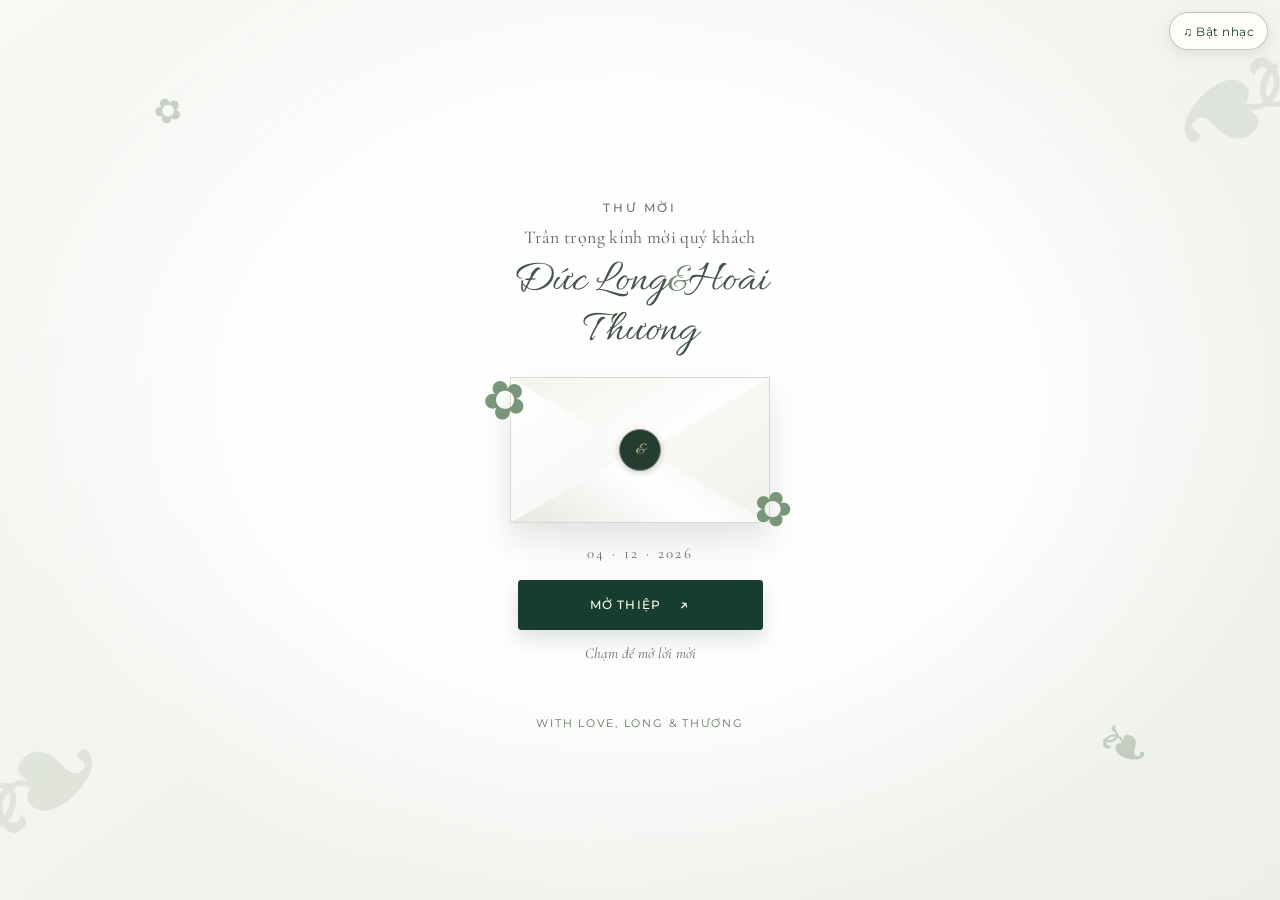
==== commit 0146278b: "Improve opening invitation couple-name layout" ====
--- a/index.html
+++ b/index.html
@@ -30,7 +30,7 @@
       <div class="envelope-card">
         <p class="eyebrow">THƯ MỜI</p>
         <p class="envelope-intro"><span id="guestGreeting">Trân trọng kính mời quý khách</span></p>
-        <h1>Đức Long <span class="ampersand">&</span> Hoài Thương</h1>
+        <h1><span class="name-line">Đức Long</span><span class="ampersand">&amp;</span><span class="name-line">Hoài Thương</span></h1>
         <div class="envelope-art" aria-hidden="true"><span class="envelope-flower flower-left">✿</span><span class="envelope-flower flower-right">✿</span><span class="wax-seal">L<span>&amp;</span>T</span></div>
         <p class="date-large">04 · 12 · 2026</p>
         <button class="primary-button open-button" id="openInvitation" type="button">MỞ THIỆP <span>↗</span></button>
